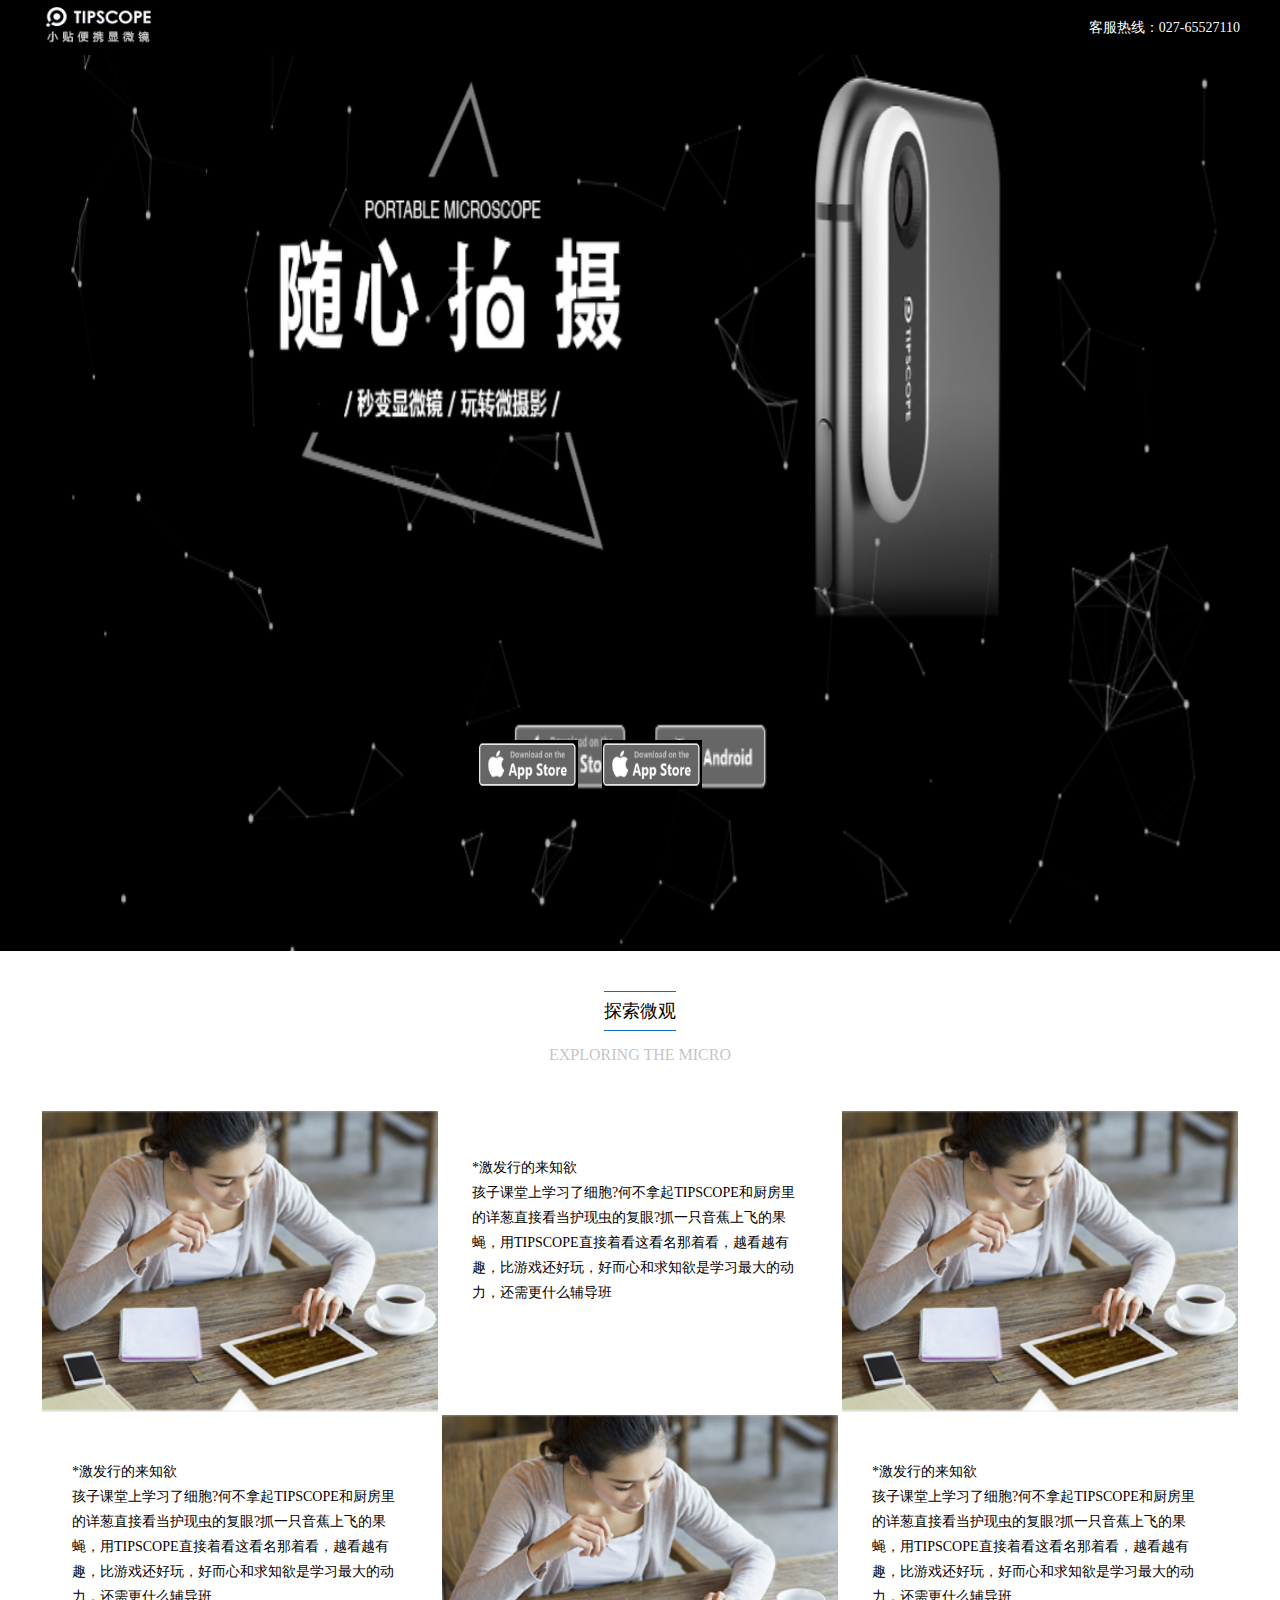
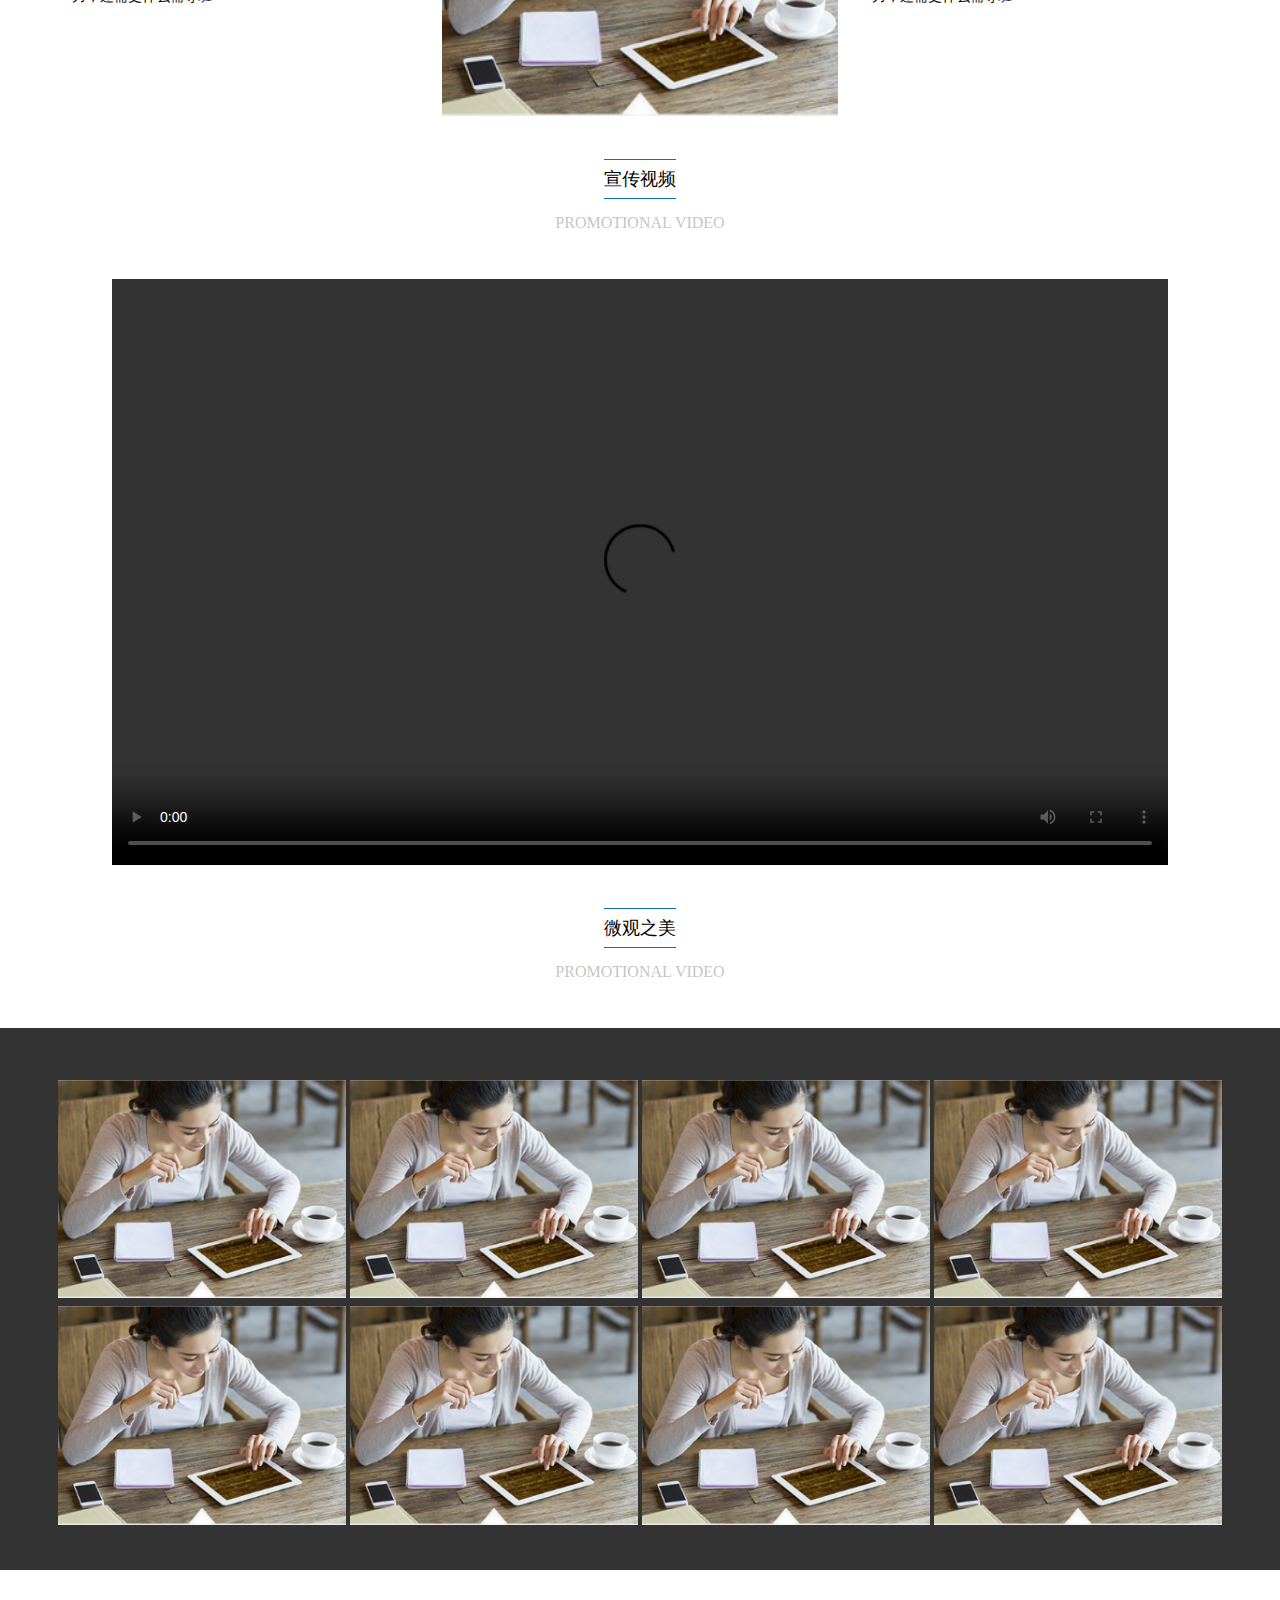
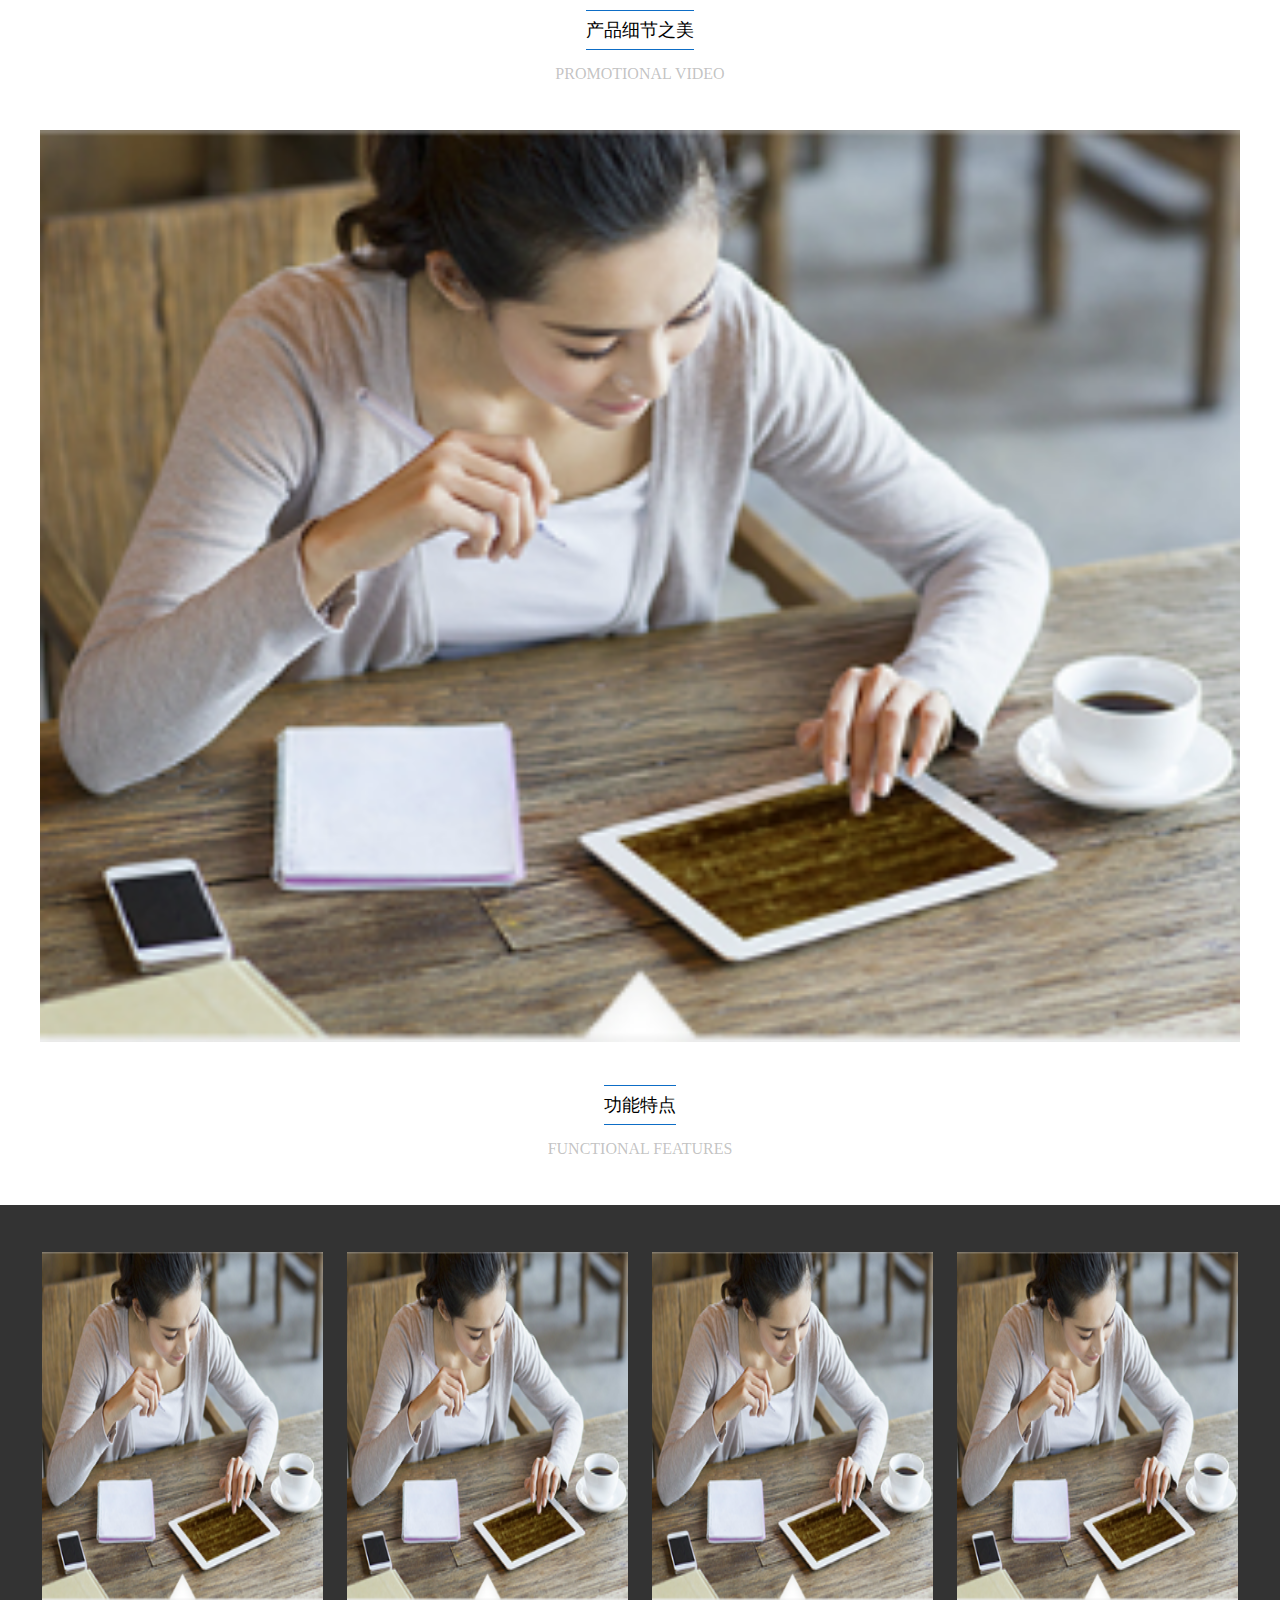
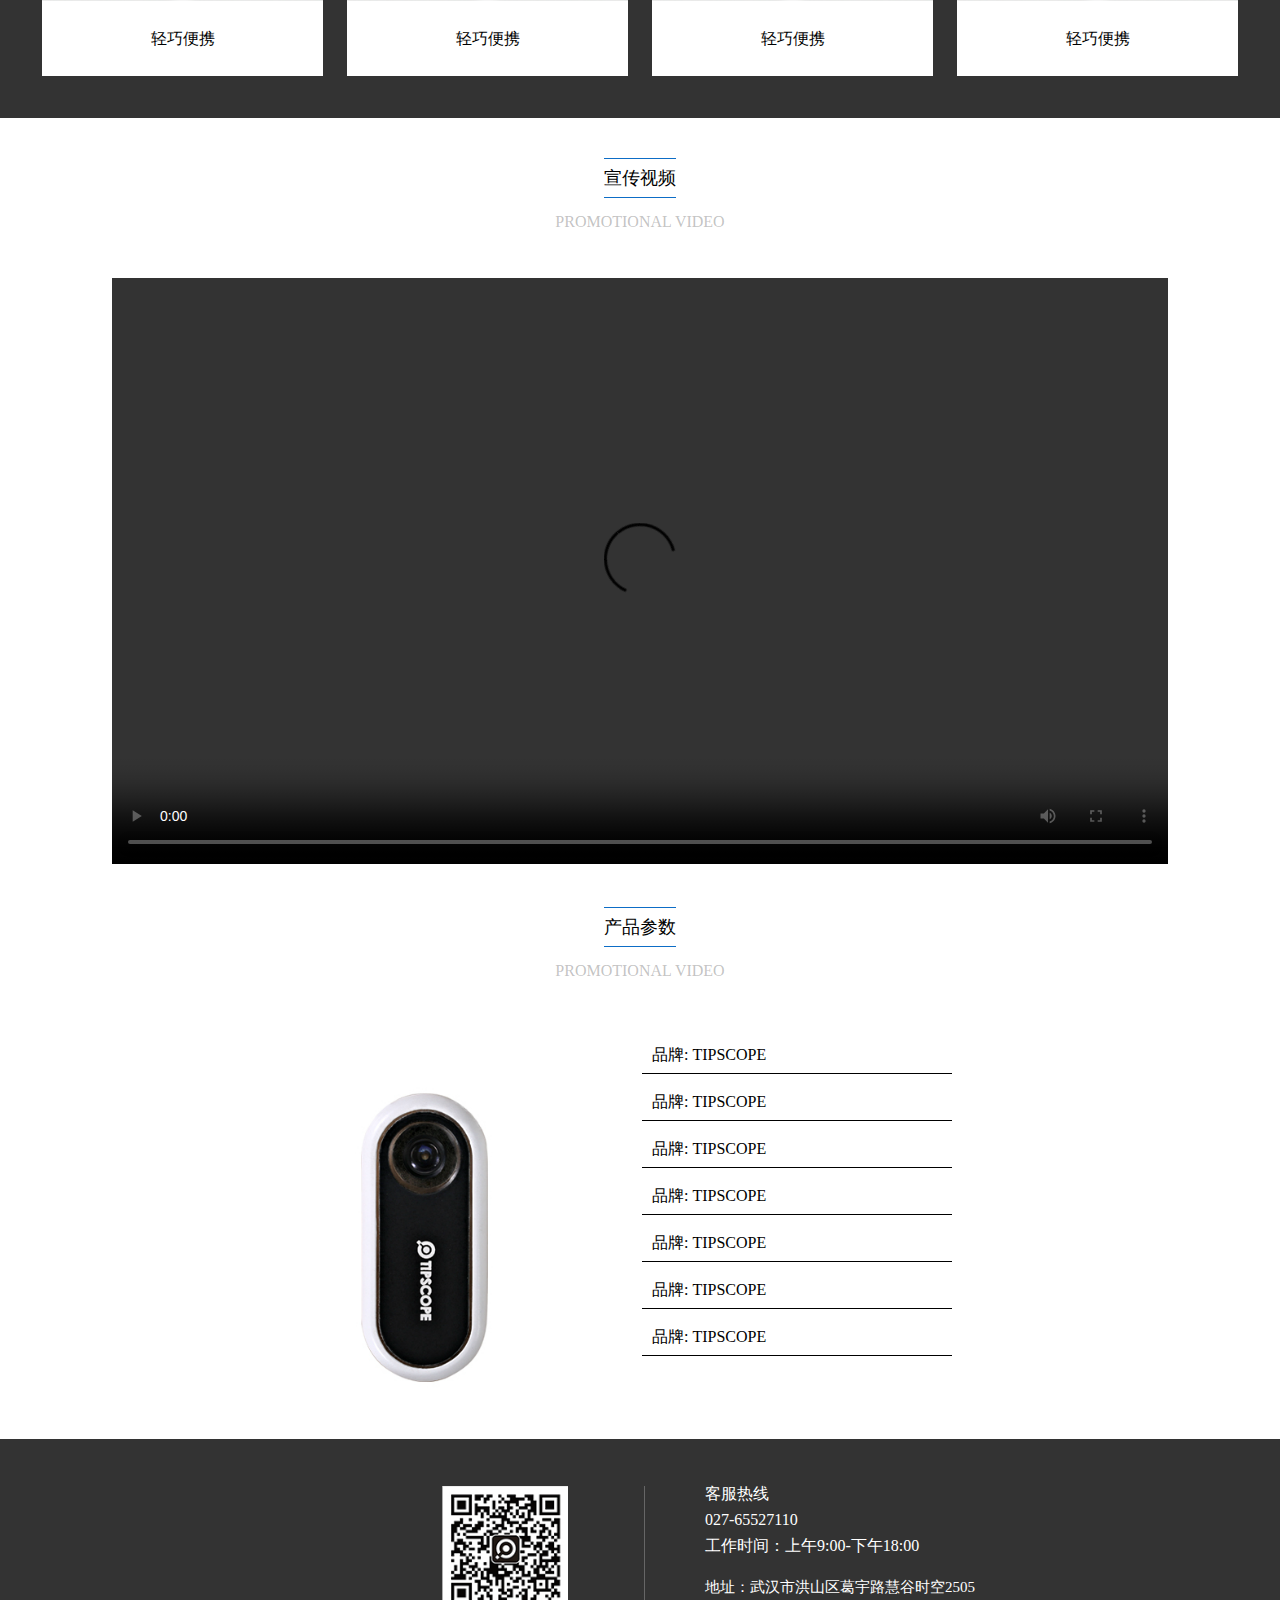
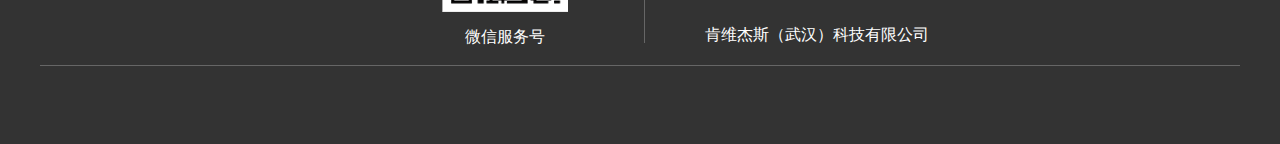
==== tipscope/index.html @ 777c5593 "tipscope" ====
<!DOCTYPE html>
<html>
	<head>
		<title>倒计时莲富大厦</title>
		<!-- <meta name="viewport" content="width=device-width, initial-scale=1"> -->
		<meta name="keywords" content="">
		<meta name="Description" content="">
		<link rel="stylesheet" type="text/css" href="css/reset.css">
		<link rel="stylesheet" type="text/css" href="css/index.css">
	</head>
	<body>
		<div class="header">
			<div class="container">
				<img class="logo" src="image/logo.png" />
				<p class="tel">客服热线：027-65527110</p>
			</div>
		</div>
		<div class="wrap">
			<div style="display: inline-block;position: absolute;left: 50%;transform: translateX(-50%);margin-left: -50px;bottom: 158px;white-space: nowrap;">
				<div class="appstore-btn">
					<div class="appstore-qrcode">
						<div class="left-arrow">
							<span class="arrow-bottom"></span>
						</div>
						<img src="image/qrcode.png" />
					</div>
				</div>
				<div class="android-btn">
				   <div class="android-qrcode">
				   	<div class="left-arrow">
				   		<span class="arrow-bottom"></span>
				   	</div>
				   	<img src="image/qrcode.png" />
				   </div>
				</div>
			</div>
		</div>
		<div class="container">
			<div style="margin-top: 40px;">
				<p class="title">探索微观</p>
				<p class="english-tile">EXPLORING THE MICRO</p>
			</div>
			<div>
				<img src="image/jifahaizi.png" style="width: 33%;" />
				<div style="display: inline-block;width:33%;vertical-align: top;text-align: left;padding: 50px 30px;box-sizing: border-box;">
					<p style="font-size: 14px;">*激发行的来知欲</p>
					<p style="margin-top: 5px;font-size: 14px;line-height: 25px;">孩子课堂上学习了细胞?何不拿起TIPSCOPE和厨房里的详葱直接看当护现虫的复眼?抓一只音蕉上飞的果蝇，用TIPSCOPE直接着看这看名那着看，越看越有趣，比游戏还好玩，好而心和求知欲是学习最大的动力，还需更什么辅导班</p>
				</div>
				<img src="image/jifahaizi.png" style="width: 33%;" />
				<div style="display: inline-block;width:33%;vertical-align: top;text-align: left;padding: 50px 30px;box-sizing: border-box;">
					<p style="font-size: 14px;">*激发行的来知欲</p>
					<p style="margin-top: 5px;font-size: 14px;line-height: 25px;">孩子课堂上学习了细胞?何不拿起TIPSCOPE和厨房里的详葱直接看当护现虫的复眼?抓一只音蕉上飞的果蝇，用TIPSCOPE直接着看这看名那着看，越看越有趣，比游戏还好玩，好而心和求知欲是学习最大的动力，还需更什么辅导班</p>
				</div>
				<img src="image/jifahaizi.png" style="width: 33%;" />
				<div style="display: inline-block;width:33%;vertical-align: top;text-align: left;padding: 50px 30px;box-sizing: border-box;">
					<p style="font-size: 14px;">*激发行的来知欲</p>
					<p style="margin-top: 5px;font-size: 14px;line-height: 25px;">孩子课堂上学习了细胞?何不拿起TIPSCOPE和厨房里的详葱直接看当护现虫的复眼?抓一只音蕉上飞的果蝇，用TIPSCOPE直接着看这看名那着看，越看越有趣，比游戏还好玩，好而心和求知欲是学习最大的动力，还需更什么辅导班</p>
				</div>
			</div>
		</div>
		<!-- 宣传视频 -->
		<div class="container">
			<div style="margin-top: 40px;">
				<p class="title">宣传视频</p>
				<p class="english-tile">PROMOTIONAL VIDEO</p>
			</div>
			<div style="padding:0 72px;">
				<video style="width: 100%;object-fit: fill;" height="586" controls="controls">
					<source src="http://www.w3school.com.cn/i/movie.ogg" type="video/mp4">
					</source>
					<source src="http://www.w3school.com.cn/i/movie.oggv" type="video/ogg">
					</source>
					<source src="myvideo.webm" type="video/webm">
					</source>
					<object width="" height="" type="application/x-shockwave-flash" data="myvideo.swf">
						<param name="movie" value="myvideo.swf" />
						<param name="flashvars" value="autostart=true&amp;file=myvideo.swf" />
					</object>
					当前浏览器不支持 video直接播放，点击这里下载视频： <a href="myvideo.webm">下载视频</a>
				</video>
			</div>
		</div>

		<!-- 微观之美 -->
		<div class="container">
			<div style="margin-top: 40px;">
				<p class="title">微观之美</p>
				<p class="english-tile">PROMOTIONAL VIDEO</p>
			</div>
		</div>

		<div style="background: #333333;padding-top: 47px;padding-bottom: 42px;">
			<div class="container">
				<img src="image/jifahaizi.png" style="width: 24%;margin-top: 5px;" />
				<img src="image/jifahaizi.png" style="width: 24%;margin-top: 5px;" />
				<img src="image/jifahaizi.png" style="width: 24%;margin-top: 5px;" />
				<img src="image/jifahaizi.png" style="width: 24%;margin-top: 5px;" />
				<img src="image/jifahaizi.png" style="width: 24%;margin-top: 5px;" />
				<img src="image/jifahaizi.png" style="width: 24%;margin-top: 5px;" />
				<img src="image/jifahaizi.png" style="width: 24%;margin-top: 5px;" />
				<img src="image/jifahaizi.png" style="width: 24%;margin-top: 5px;" />
			</div>
		</div>


		<!-- 微观之美 -->
		<div class="container">
			<div style="margin-top: 40px;">
				<p class="title">产品细节之美</p>
				<p class="english-tile">PROMOTIONAL VIDEO</p>
			</div>
			<img src="image/jifahaizi.png" style="width: 100%;" />
		</div>

		<div class="container">
			<div style="margin-top: 40px;">
				<p class="title">功能特点</p>
				<p class="english-tile">FUNCTIONAL FEATURES</p>
			</div>
		</div>

		<div style="background: #333333;padding-top: 47px;padding-bottom: 42px;">
			<div class="container">
				<div style="width:281px;display: inline-block;">
					<img src="image/jifahaizi.png" style="width: 100%;height: 349px;display: block;" />
					<div style="height: 75px;line-height: 75px;background:white;">轻巧便携</div>
				</div>
				<div style="width:281px;display: inline-block;margin-left: 20px;">
					<img src="image/jifahaizi.png" style="width: 100%;height: 349px;display: block;" />
					<div style="height: 75px;line-height: 75px;background:white;">轻巧便携</div>
				</div>
				<div style="width:281px;display: inline-block;margin-left: 20px;">
					<img src="image/jifahaizi.png" style="width: 100%;height: 349px;display: block;" />
					<div style="height: 75px;line-height: 75px;background:white;">轻巧便携</div>
				</div>
				<div style="width:281px;display: inline-block;margin-left: 20px;">
					<img src="image/jifahaizi.png" style="width: 100%;height: 349px;display: block;" />
					<div style="height: 75px;line-height: 75px;background:white;">轻巧便携</div>
				</div>
			</div>
		</div>
		<!-- 宣传视频 -->
		<div class="container">
			<div style="margin-top: 40px;">
				<p class="title">宣传视频</p>
				<p class="english-tile">PROMOTIONAL VIDEO</p>
			</div>
			<div style="padding:0 72px;">
				<video style="width: 100%;object-fit: fill;" height="586" controls="controls">
					<source src="http://www.w3school.com.cn/i/movie.ogg" type="video/mp4">
					</source>
					<source src="http://www.w3school.com.cn/i/movie.oggv" type="video/ogg">
					</source>
					<source src="myvideo.webm" type="video/webm">
					</source>
					<object width="" height="" type="application/x-shockwave-flash" data="myvideo.swf">
						<param name="movie" value="myvideo.swf" />
						<param name="flashvars" value="autostart=true&amp;file=myvideo.swf" />
					</object>
					当前浏览器不支持 video直接播放，点击这里下载视频： <a href="myvideo.webm">下载视频</a>
				</video>
			</div>
		</div>


		<!-- 微观之美 -->
		<div class="container">
			<div style="margin-top: 40px;">
				<p class="title">产品参数</p>
				<p class="english-tile">PROMOTIONAL VIDEO</p>
			</div>
			<div style="display: inline-block;width: 49%;text-align: right;">
				<img src="image/tipscope.png" style="vertical-align: top;" />
			</div>
			<div style="display: inline-block;width: 49%;vertical-align: top;text-align:left;">
				<p style="padding-left: 10px;padding-bottom: 10px;border-bottom: 1px solid #000000;width: 300px;margin-top: 20px;">品牌:
					TIPSCOPE</p>
				<p style="padding-left: 10px;padding-bottom: 10px;border-bottom: 1px solid #000000;width: 300px;margin-top: 20px;">品牌:
					TIPSCOPE</p>
				<p style="padding-left: 10px;padding-bottom: 10px;border-bottom: 1px solid #000000;width: 300px;margin-top: 20px;">品牌:
					TIPSCOPE</p>
				<p style="padding-left: 10px;padding-bottom: 10px;border-bottom: 1px solid #000000;width: 300px;margin-top: 20px;">品牌:
					TIPSCOPE</p>
				<p style="padding-left: 10px;padding-bottom: 10px;border-bottom: 1px solid #000000;width: 300px;margin-top: 20px;">品牌:
					TIPSCOPE</p>
				<p style="padding-left: 10px;padding-bottom: 10px;border-bottom: 1px solid #000000;width: 300px;margin-top: 20px;">品牌:
					TIPSCOPE</p>
				<p style="padding-left: 10px;padding-bottom: 10px;border-bottom: 1px solid #000000;width: 300px;margin-top: 20px;">品牌:
					TIPSCOPE</p>
			</div>
		</div>

		<div style="background: #333333;height:305px;padding-top: 47px;box-sizing: border-box;">
			<div style="display: inline-block;vertical-align:top;width: 50%;text-align: right;">
				<div style="display: inline-block;padding-right:72px;">
					<img src="image/qrcode.png" />
					<p style="text-align: center;margin-top: 14px;color: white;">微信服务号</p>
				</div>
			</div>
			<div style="color: white;display: inline-block;box-sizing: border-box;vertical-align:top;width: 49%;border-left: #666666 1px solid;padding-left: 60px;">
				<p>客服热线</p>
				<p style="margin-top: 10px;">027-65527110</p>
				<p style="margin-top: 10px;font-size: 12x;">工作时间：上午9:00-下午18:00</p>
				<p style="margin-top: 26px;font-size: 15px;">地址：武汉市洪山区葛宇路慧谷时空2505</p>
				<p style="margin-top: 32px;font-size: 16px;">肯维杰斯（武汉）科技有限公司</p>
			</div>
			<div class="container" style="border-bottom: #666666 1px solid;margin-top: 20px;"></div>
		</div>
	</body>
</html>
---- tipscope/css/index.css ----
.header{
	height: 55px;
	background: #000000;
}

.header .logo{
	float: left;
}

.container{
	max-width: 1200px;
	margin: auto;
	text-align: center;
}

.tel{
	color: white;
	font-size: 14px;
	float: right;
	line-height: 55px;
}
.wrap{
	position: relative;
	background: url(../image/warp.png);
	background-size: 100% 100%;
	height: 896px;
}

.title{
	font-size: 18px;
	padding: 10px 0;
	border-top: #0d6dc6 1px solid;
	border-bottom: #0d6dc6 1px solid;
	display: inline-block;
}

.english-tile{
	color: #6666;
	margin-top: 16px;
	margin-bottom: 48px;
}
.appstore-btn{
	position: relative;
	display: inline-block;
	background: url(../image/appstore.png);
	width: 100px;
	height: 50px;
	background-size: 100% 100%;
}
.android-btn{
	display: inline-block;
	background: url(../image/appstore.png);
	width: 100px;
	height: 50px;
    background-size: 100% 100%;
	margin-left: 20px;
}
.appstore-btn .appstore-qrcode{
	position: absolute;
	top: -145px;
	left: -20px;
	display: none;
}

 .android-btn .android-qrcode{
	position: absolute;top: -145px;left: 100px;display: none;
}
.android-btn:hover .android-qrcode{
	display: block;
}
.appstore-btn:hover .appstore-qrcode{
	display:block;
}

.left-arrow {
	position: absolute;
	top: 23px;
	left: 56px;
	margin: 100px auto;
	width: 300px;
	height: 150px;
}

.rigt-arrow {
	position: absolute;
	top: 23px;
	left: 56px;
	margin: 100px auto;
	width: 300px;
	height: 150px;
}

.arrow-bottom {
	font-size: 0;
	line-height: 0;
	border-width: 10px;
	border-color: white;
	border-bottom-width: 0;
	border-style: dashed;
	border-top-style: solid;
	border-left-color: transparent;
	border-right-color: transparent;
}
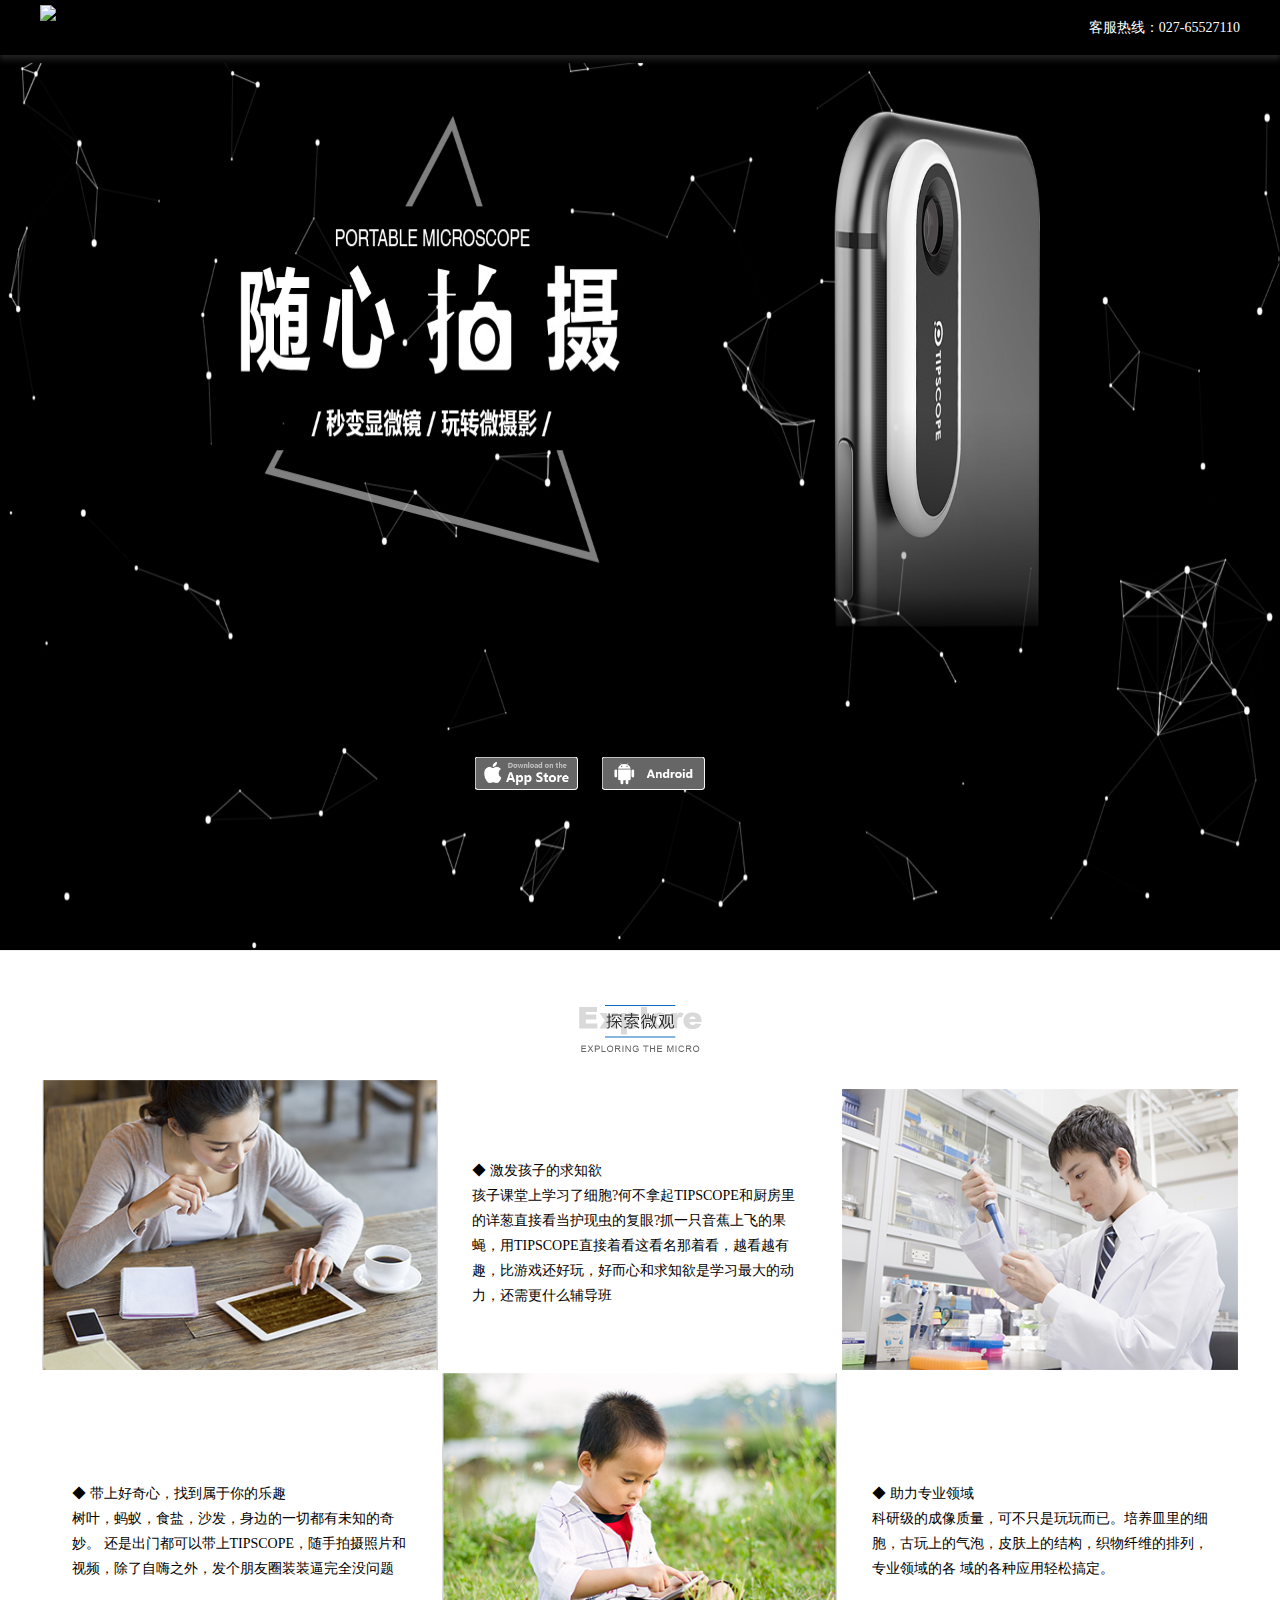
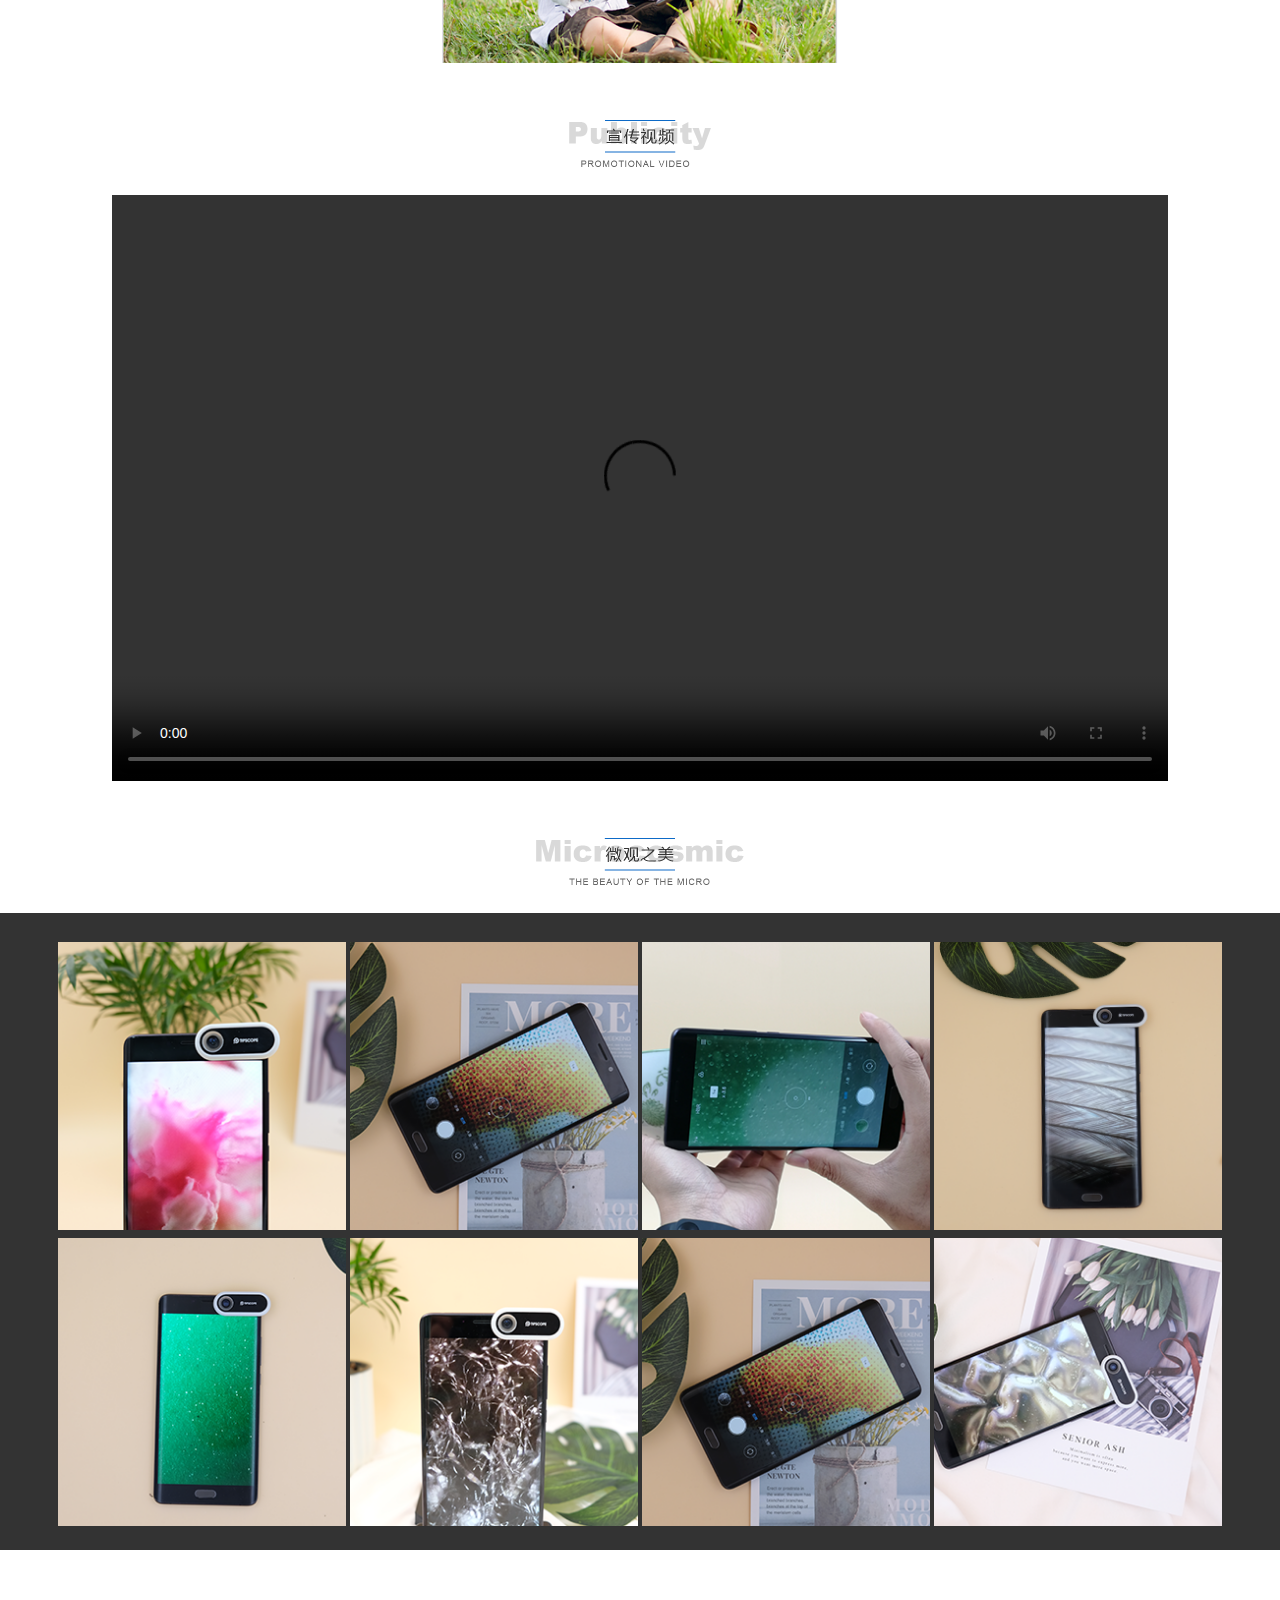
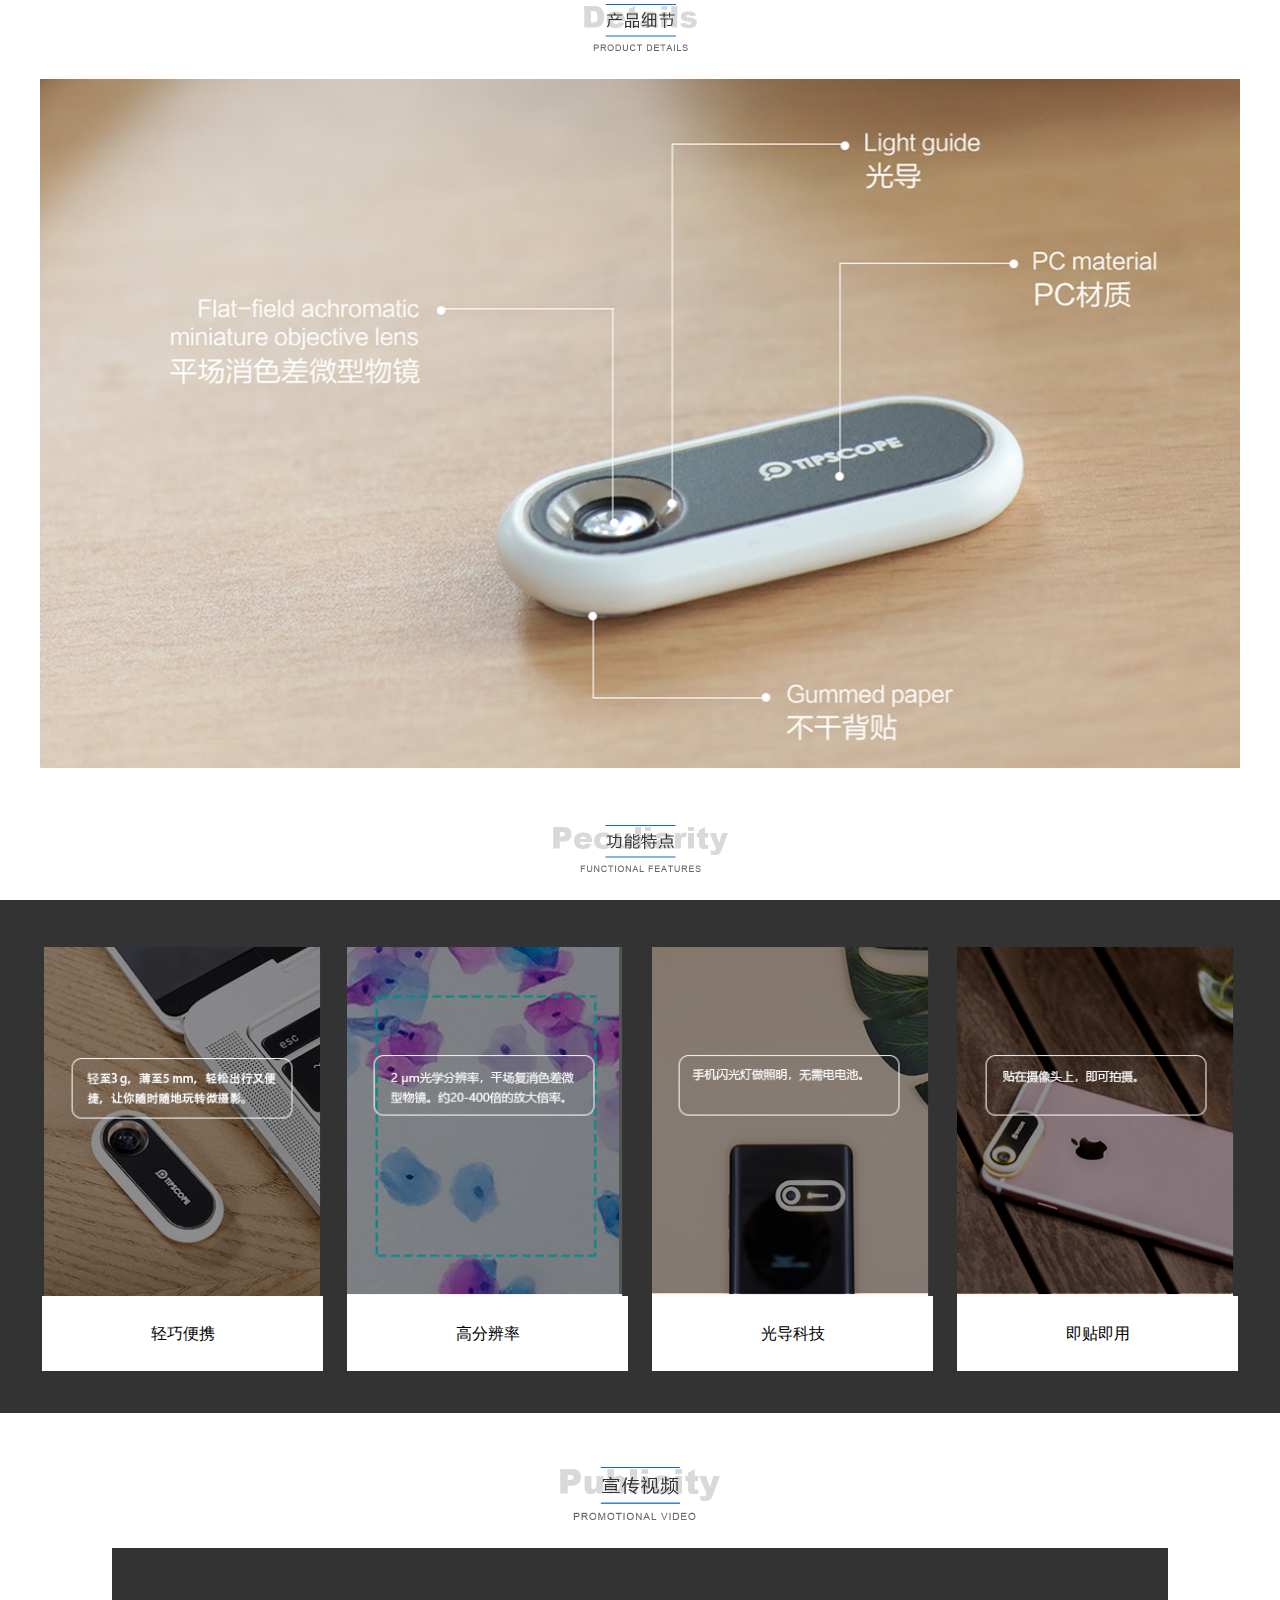
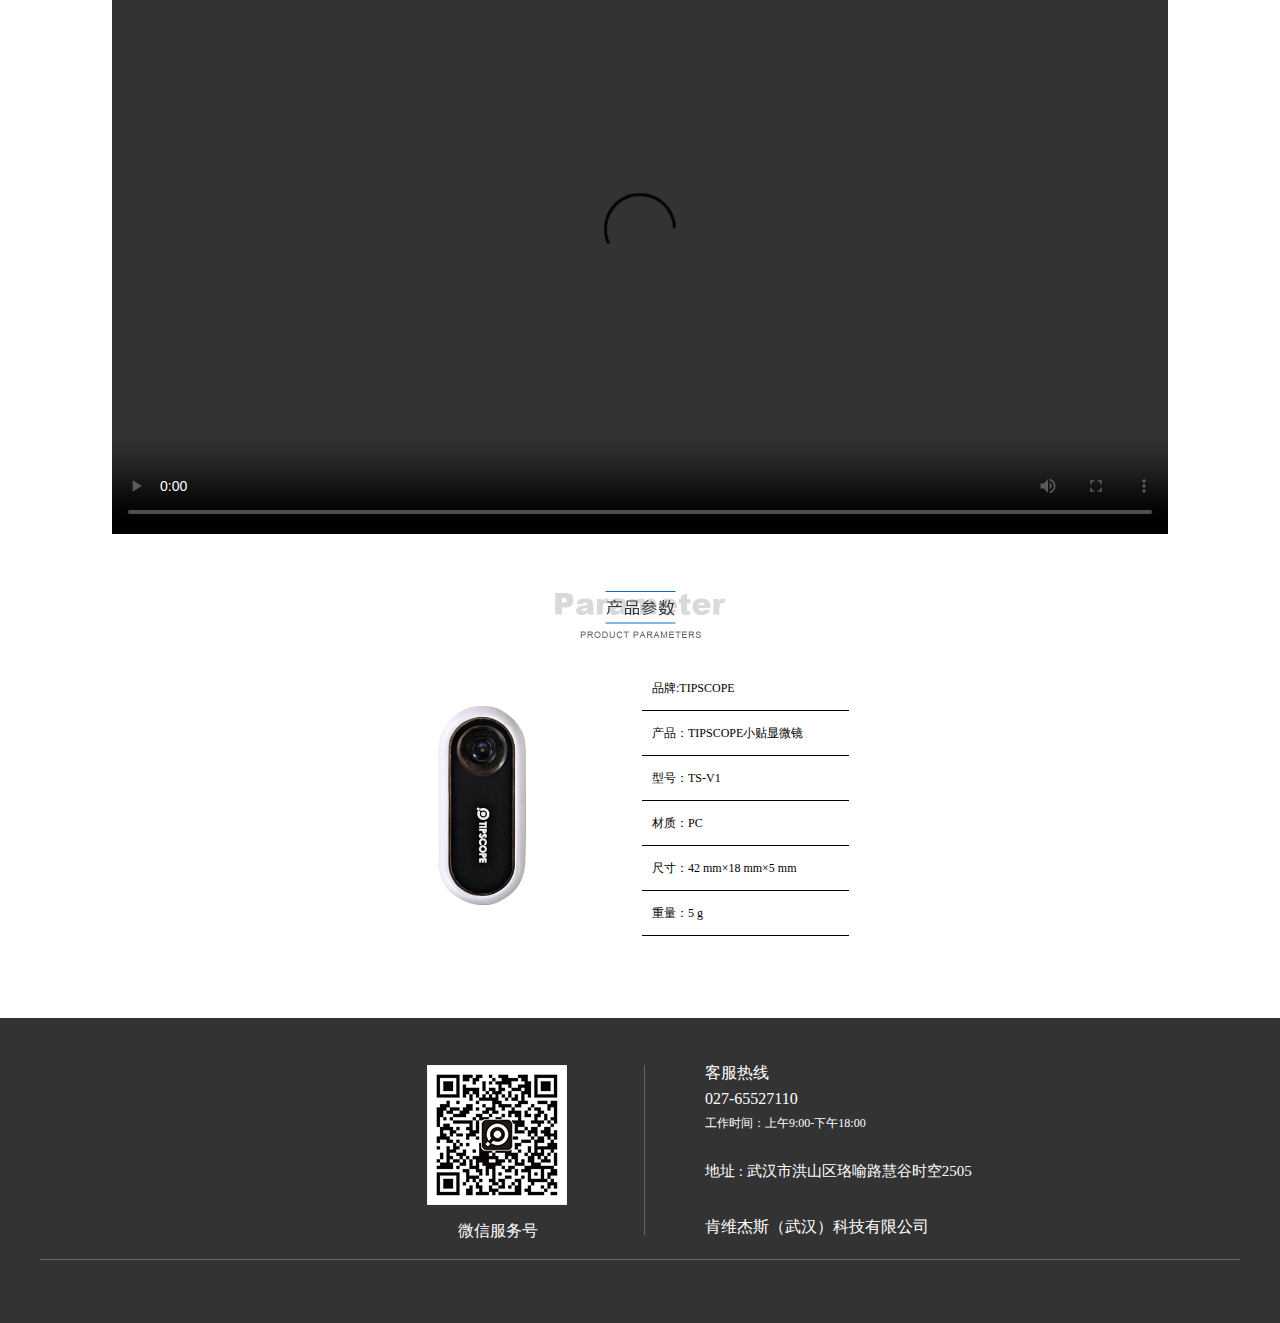
==== commit 9bdd9881: "tipscope" ====
--- a/tipscope/index.html
+++ b/tipscope/index.html
@@ -1,17 +1,17 @@
 <!DOCTYPE html>
 <html>
 	<head>
-		<title>倒计时莲富大厦</title>
 		<!-- <meta name="viewport" content="width=device-width, initial-scale=1"> -->
 		<meta name="keywords" content="">
 		<meta name="Description" content="">
+		<title>小贴便携显微镜</title>
 		<link rel="stylesheet" type="text/css" href="css/reset.css">
 		<link rel="stylesheet" type="text/css" href="css/index.css">
 	</head>
 	<body>
 		<div class="header">
 			<div class="container">
-				<img class="logo" src="image/logo.png" />
+				<img class="logo" src="image/images/logo_05.png" />
 				<p class="tel">客服热线：027-65527110</p>
 			</div>
 		</div>
@@ -26,47 +26,47 @@
 					</div>
 				</div>
 				<div class="android-btn">
-				   <div class="android-qrcode">
-				   	<div class="left-arrow">
-				   		<span class="arrow-bottom"></span>
-				   	</div>
-				   	<img src="image/qrcode.png" />
-				   </div>
+					<div class="android-qrcode">
+						<div class="left-arrow">
+							<span class="arrow-bottom"></span>
+						</div>
+						<img src="image/qrcode.png" />
+					</div>
 				</div>
 			</div>
 		</div>
-		<div class="container">
-			<div style="margin-top: 40px;">
-				<p class="title">探索微观</p>
-				<p class="english-tile">EXPLORING THE MICRO</p>
+		<div class="container" style="padding-top: 54px;">
+			<div>
+				<img src="image/weiguan.png" style="width:123px;" />
 			</div>
-			<div>
-				<img src="image/jifahaizi.png" style="width: 33%;" />
-				<div style="display: inline-block;width:33%;vertical-align: top;text-align: left;padding: 50px 30px;box-sizing: border-box;">
-					<p style="font-size: 14px;">*激发行的来知欲</p>
-					<p style="margin-top: 5px;font-size: 14px;line-height: 25px;">孩子课堂上学习了细胞?何不拿起TIPSCOPE和厨房里的详葱直接看当护现虫的复眼?抓一只音蕉上飞的果蝇，用TIPSCOPE直接着看这看名那着看，越看越有趣，比游戏还好玩，好而心和求知欲是学习最大的动力，还需更什么辅导班</p>
+			<div style="margin-top: 25px;">
+				<img src="image/home_second_photo_one.png" style="width: 33%;" />
+				<div style="display: inline-block;width:33%;vertical-align: top;text-align: left;padding:0px 30px;padding-top: 84px;box-sizing: border-box;">
+					<p style="font-size: 14px;">◆ 激发孩子的求知欲</p>
+					<p class="exploreDetail" style="margin-top: 5px;">孩子课堂上学习了细胞?何不拿起TIPSCOPE和厨房里的详葱直接看当护现虫的复眼?抓一只音蕉上飞的果蝇，用TIPSCOPE直接着看这看名那着看，越看越有趣，比游戏还好玩，好而心和求知欲是学习最大的动力，还需更什么辅导班</p>
 				</div>
-				<img src="image/jifahaizi.png" style="width: 33%;" />
-				<div style="display: inline-block;width:33%;vertical-align: top;text-align: left;padding: 50px 30px;box-sizing: border-box;">
-					<p style="font-size: 14px;">*激发行的来知欲</p>
-					<p style="margin-top: 5px;font-size: 14px;line-height: 25px;">孩子课堂上学习了细胞?何不拿起TIPSCOPE和厨房里的详葱直接看当护现虫的复眼?抓一只音蕉上飞的果蝇，用TIPSCOPE直接着看这看名那着看，越看越有趣，比游戏还好玩，好而心和求知欲是学习最大的动力，还需更什么辅导班</p>
+				<img src="image/4.png" style="width: 33%;" />
+				<div style="display: inline-block;width:33%;vertical-align: top;text-align: left;padding: 50px 30px;padding-top: 114px;box-sizing: border-box;">
+					<p style="font-size: 14px;">◆ 带上好奇心，找到属于你的乐趣</p>
+					<p style="margin-top: 5px;font-size: 14px;line-height: 25px;">树叶，蚂蚁，食盐，沙发，身边的一切都有未知的奇妙。
+                            还是出门都可以带上TIPSCOPE，随手拍摄照片和视频，除了自嗨之外，发个朋友圈装装逼完全没问题</p>
 				</div>
-				<img src="image/jifahaizi.png" style="width: 33%;" />
-				<div style="display: inline-block;width:33%;vertical-align: top;text-align: left;padding: 50px 30px;box-sizing: border-box;">
-					<p style="font-size: 14px;">*激发行的来知欲</p>
-					<p style="margin-top: 5px;font-size: 14px;line-height: 25px;">孩子课堂上学习了细胞?何不拿起TIPSCOPE和厨房里的详葱直接看当护现虫的复眼?抓一只音蕉上飞的果蝇，用TIPSCOPE直接着看这看名那着看，越看越有趣，比游戏还好玩，好而心和求知欲是学习最大的动力，还需更什么辅导班</p>
+				<img src="image/home_second_photo_two.png" style="width: 33%;" />
+				<div style="display: inline-block;width:33%;vertical-align: top;text-align: left;padding: 50px 30px;padding-top: 114px;box-sizing: border-box;">
+					<p style="font-size: 14px;">◆ 助力专业领域</p>
+					<p style="margin-top: 5px;font-size: 14px;line-height: 25px;">科研级的成像质量，可不只是玩玩而已。培养皿里的细胞，古玩上的气泡，皮肤上的结构，织物纤维的排列，专业领域的各
+域的各种应用轻松搞定。</p>
 				</div>
 			</div>
 		</div>
 		<!-- 宣传视频 -->
-		<div class="container">
-			<div style="margin-top: 40px;">
-				<p class="title">宣传视频</p>
-				<p class="english-tile">PROMOTIONAL VIDEO</p>
+		<div class="container" style="padding-top: 54px;">
+			<div>
+				<img src="image/xuanchangship.png" style="width:142px;" />
 			</div>
-			<div style="padding:0 72px;">
+			<div style="margin-top: 25px;padding:0 72px;">
 				<video style="width: 100%;object-fit: fill;" height="586" controls="controls">
-					<source src="http://www.w3school.com.cn/i/movie.ogg" type="video/mp4">
+					<source src="https://v.mifile.cn/b2c-mimall-media/fa9c0249b84670386585251d9083a565.mp4" type="video/mp4">
 					</source>
 					<source src="http://www.w3school.com.cn/i/movie.oggv" type="video/ogg">
 					</source>
@@ -82,81 +82,77 @@
 		</div>
 
 		<!-- 微观之美 -->
-		<div class="container">
-			<div style="margin-top: 40px;">
-				<p class="title">微观之美</p>
-				<p class="english-tile">PROMOTIONAL VIDEO</p>
+		<div class="container" style="padding-top: 54px;">
+			<div>
+				<img src="image/weiguang.png" style="width:208px;" />
 			</div>
 		</div>
 
-		<div style="background: #333333;padding-top: 47px;padding-bottom: 42px;">
+		<div style="margin-top: 25px;background: #333333;padding-top: 24px;padding-bottom: 21px;">
 			<div class="container">
-				<img src="image/jifahaizi.png" style="width: 24%;margin-top: 5px;" />
-				<img src="image/jifahaizi.png" style="width: 24%;margin-top: 5px;" />
-				<img src="image/jifahaizi.png" style="width: 24%;margin-top: 5px;" />
-				<img src="image/jifahaizi.png" style="width: 24%;margin-top: 5px;" />
-				<img src="image/jifahaizi.png" style="width: 24%;margin-top: 5px;" />
-				<img src="image/jifahaizi.png" style="width: 24%;margin-top: 5px;" />
-				<img src="image/jifahaizi.png" style="width: 24%;margin-top: 5px;" />
-				<img src="image/jifahaizi.png" style="width: 24%;margin-top: 5px;" />
+				<img src="image/DSCF8825.png" style="width: 24%;margin-top: 5px;" />
+				<img src="image/DSCF8809.png" style="width: 24%;margin-top: 5px;" />
+				<img src="image/DSCF8810.png" style="width: 24%;margin-top: 5px;" />
+				<img src="image/DSCF8878.png" style="width: 24%;margin-top: 5px;" />
+				<img src="image/DSCF8882.png" style="width: 24%;margin-top: 5px;" />
+				<img src="image/DSCF8836.png" style="width: 24%;margin-top: 5px;" />
+				<img src="image/DSCF8809.png" style="width: 24%;margin-top: 5px;" />
+				<img src="image/DSCF8864.png" style="width: 24%;margin-top: 5px;" />
 			</div>
 		</div>
 
 
-		<!-- 微观之美 -->
-		<div class="container">
-			<div style="margin-top: 40px;">
-				<p class="title">产品细节之美</p>
-				<p class="english-tile">PROMOTIONAL VIDEO</p>
+		<!-- 产品细节 -->
+		<div class="container" style="padding-top: 54px;">
+			<div>
+				<img src="image/productdetail.png" style="width:113px;" />
 			</div>
-			<img src="image/jifahaizi.png" style="width: 100%;" />
+			<img src="image/prodectimg.png" style="width: 100%;margin-top: 25px;" />
 		</div>
 
-		<div class="container">
-			<div style="margin-top: 40px;">
-				<p class="title">功能特点</p>
-				<p class="english-tile">FUNCTIONAL FEATURES</p>
+		<div class="container" style="padding-top: 54px;">
+			<div>
+				<img src="image/function.png" style="width:175px;" />
 			</div>
 		</div>
 
-		<div style="background: #333333;padding-top: 47px;padding-bottom: 42px;">
+		<div style="margin-top: 25px;background: #333333;padding-top: 47px;padding-bottom: 42px;">
 			<div class="container">
 				<div style="width:281px;display: inline-block;">
-					<img src="image/jifahaizi.png" style="width: 100%;height: 349px;display: block;" />
+					<img src="image/p1_14.png" style="width: 100%;height: 349px;display: block;" />
 					<div style="height: 75px;line-height: 75px;background:white;">轻巧便携</div>
 				</div>
 				<div style="width:281px;display: inline-block;margin-left: 20px;">
-					<img src="image/jifahaizi.png" style="width: 100%;height: 349px;display: block;" />
-					<div style="height: 75px;line-height: 75px;background:white;">轻巧便携</div>
+					<img src="image/p2_14.png" style="width: 100%;height: 349px;display: block;" />
+					<div style="height: 75px;line-height: 75px;background:white;">高分辨率</div>
 				</div>
 				<div style="width:281px;display: inline-block;margin-left: 20px;">
-					<img src="image/jifahaizi.png" style="width: 100%;height: 349px;display: block;" />
-					<div style="height: 75px;line-height: 75px;background:white;">轻巧便携</div>
+					<img src="image/p3_14.png" style="width: 100%;height: 349px;display: block;" />
+					<div style="height: 75px;line-height: 75px;background:white;">光导科技</div>
 				</div>
 				<div style="width:281px;display: inline-block;margin-left: 20px;">
-					<img src="image/jifahaizi.png" style="width: 100%;height: 349px;display: block;" />
-					<div style="height: 75px;line-height: 75px;background:white;">轻巧便携</div>
+					<img src="image/p4_14.png" style="width: 100%;height: 349px;display: block;" />
+					<div style="height: 75px;line-height: 75px;background:white;">即贴即用</div>
 				</div>
 			</div>
 		</div>
-		<!-- 宣传视频 -->
-		<div class="container">
-			<div style="margin-top: 40px;">
-				<p class="title">宣传视频</p>
-				<p class="english-tile">PROMOTIONAL VIDEO</p>
+		<!-- 操作步骤 -->
+		<div class="container" style="padding-top: 54px;">
+			<div>
+				<img src="image/xuanchangship.png" style="width:160px;" />
 			</div>
-			<div style="padding:0 72px;">
+			<div style="margin-top: 25px;padding:0 72px;">
 				<video style="width: 100%;object-fit: fill;" height="586" controls="controls">
-					<source src="http://www.w3school.com.cn/i/movie.ogg" type="video/mp4">
+					<source src="https://v.mifile.cn/b2c-mimall-media/fa9c0249b84670386585251d9083a565.mp4" type="video/mp4">
 					</source>
-					<source src="http://www.w3school.com.cn/i/movie.oggv" type="video/ogg">
+					<!-- <source src="http://www.w3school.com.cn/i/movie.oggv" type="video/ogg">
 					</source>
 					<source src="myvideo.webm" type="video/webm">
-					</source>
-					<object width="" height="" type="application/x-shockwave-flash" data="myvideo.swf">
+					</source> -->
+					<!-- <object width="" height="" type="application/x-shockwave-flash" data="myvideo.swf">
 						<param name="movie" value="myvideo.swf" />
 						<param name="flashvars" value="autostart=true&amp;file=myvideo.swf" />
-					</object>
+					</object> -->
 					当前浏览器不支持 video直接播放，点击这里下载视频： <a href="myvideo.webm">下载视频</a>
 				</video>
 			</div>
@@ -164,29 +160,22 @@
 
 
 		<!-- 微观之美 -->
-		<div class="container">
-			<div style="margin-top: 40px;">
-				<p class="title">产品参数</p>
-				<p class="english-tile">PROMOTIONAL VIDEO</p>
+		<div class="container" style="padding-top: 54px;padding-bottom: 82px;">
+			<div>
+				<img src="image/product.png" style="width:171px;" />
 			</div>
-			<div style="display: inline-block;width: 49%;text-align: right;">
-				<img src="image/tipscope.png" style="vertical-align: top;" />
-			</div>
-			<div style="display: inline-block;width: 49%;vertical-align: top;text-align:left;">
-				<p style="padding-left: 10px;padding-bottom: 10px;border-bottom: 1px solid #000000;width: 300px;margin-top: 20px;">品牌:
-					TIPSCOPE</p>
-				<p style="padding-left: 10px;padding-bottom: 10px;border-bottom: 1px solid #000000;width: 300px;margin-top: 20px;">品牌:
-					TIPSCOPE</p>
-				<p style="padding-left: 10px;padding-bottom: 10px;border-bottom: 1px solid #000000;width: 300px;margin-top: 20px;">品牌:
-					TIPSCOPE</p>
-				<p style="padding-left: 10px;padding-bottom: 10px;border-bottom: 1px solid #000000;width: 300px;margin-top: 20px;">品牌:
-					TIPSCOPE</p>
-				<p style="padding-left: 10px;padding-bottom: 10px;border-bottom: 1px solid #000000;width: 300px;margin-top: 20px;">品牌:
-					TIPSCOPE</p>
-				<p style="padding-left: 10px;padding-bottom: 10px;border-bottom: 1px solid #000000;width: 300px;margin-top: 20px;">品牌:
-					TIPSCOPE</p>
-				<p style="padding-left: 10px;padding-bottom: 10px;border-bottom: 1px solid #000000;width: 300px;margin-top: 20px;">品牌:
-					TIPSCOPE</p>
+			<div style="margin-top: 25px;">
+				<div style="display: inline-block;width: 49%;text-align: right;">
+					<img src="image/tipscope.png" style="vertical-align: top;width:88px;margin-top: 40px;margin-right: 112px;" />
+				</div>
+				<div style="display: inline-block;width: 49%;vertical-align: top;text-align:left;">
+					<p class="product-detail">品牌:TIPSCOPE</p>
+					<p class="product-detail">产品：TIPSCOPE小贴显微镜</p>
+					<p class="product-detail">型号：TS-V1</p>
+					<p class="product-detail">材质：PC</p>
+					<p class="product-detail">尺寸：42 mm×18 mm×5 mm</p>
+					<p class="product-detail">重量：5 g</p>
+				</div>
 			</div>
 		</div>
 
@@ -200,9 +189,9 @@
 			<div style="color: white;display: inline-block;box-sizing: border-box;vertical-align:top;width: 49%;border-left: #666666 1px solid;padding-left: 60px;">
 				<p>客服热线</p>
 				<p style="margin-top: 10px;">027-65527110</p>
-				<p style="margin-top: 10px;font-size: 12x;">工作时间：上午9:00-下午18:00</p>
-				<p style="margin-top: 26px;font-size: 15px;">地址：武汉市洪山区葛宇路慧谷时空2505</p>
-				<p style="margin-top: 32px;font-size: 16px;">肯维杰斯（武汉）科技有限公司</p>
+				<p style="margin-top: 10px;font-size: 12px;color:rgba(255,255,255,1);">工作时间：上午9:00-下午18:00</p>
+				<p style="margin-top: 35px;font-size: 15px;">地址 : 武汉市洪山区珞喻路慧谷时空2505</p>
+				<p style="margin-top: 40px;font-size: 16px;">肯维杰斯（武汉）科技有限公司</p>
 			</div>
 			<div class="container" style="border-bottom: #666666 1px solid;margin-top: 20px;"></div>
 		</div>
--- a/tipscope/css/index.css
+++ b/tipscope/css/index.css
@@ -1,75 +1,106 @@
-.header{
+.header {
 	height: 55px;
 	background: #000000;
 }
 
-.header .logo{
+.header .logo {
 	float: left;
+	margin-top: 5px;
 }
 
-.container{
+.container {
 	max-width: 1200px;
 	margin: auto;
 	text-align: center;
 }
 
-.tel{
-	color: white;
+.tel {
 	font-size: 14px;
 	float: right;
 	line-height: 55px;
+	font-family: PingFang-SC-Regular;
+	font-weight: 400;
+	color: rgba(255, 255, 255, 1);
 }
-.wrap{
+
+.wrap {
 	position: relative;
-	background: url(../image/warp.png);
+	background: url(../image/bigimg_04.jpg);
 	background-size: 100% 100%;
 	height: 896px;
 }
 
-.title{
+.title {
 	font-size: 18px;
 	padding: 10px 0;
 	border-top: #0d6dc6 1px solid;
 	border-bottom: #0d6dc6 1px solid;
 	display: inline-block;
+	position: absolute;
+	top: 0;
+	left: 50%;
+	transform: translateX(-50%);
 }
 
-.english-tile{
+.titlebg {
+	font-size: 30px;
+	font-family: Arial-Black;
+	font-weight: 400;
+	color: rgba(217, 217, 217, 1);
+}
+
+.english-tile {
 	color: #6666;
 	margin-top: 16px;
 	margin-bottom: 48px;
 }
-.appstore-btn{
+
+.exploreDetail {
+	font-size: 14px;
+	font-family: MicrosoftYaHei;
+	font-weight: 400;
+	color: rgba(0, 0, 0, 1);
+	line-height: 25px;
+}
+
+.appstore-btn {
 	position: relative;
 	display: inline-block;
-	background: url(../image/appstore.png);
-	width: 100px;
-	height: 50px;
+	background: url(../image/iphone_06.png);
+	width: 103px;
+	height: 33px;
 	background-size: 100% 100%;
 }
-.android-btn{
+
+.android-btn {
 	display: inline-block;
-	background: url(../image/appstore.png);
-	width: 100px;
-	height: 50px;
-    background-size: 100% 100%;
+	background: url(../image/android_06.png);
+	width: 103px;
+	height: 33px;
+	background-size: 100% 100%;
 	margin-left: 20px;
 }
-.appstore-btn .appstore-qrcode{
+
+.appstore-btn .appstore-qrcode {
 	position: absolute;
 	top: -145px;
 	left: -20px;
 	display: none;
 }
 
- .android-btn .android-qrcode{
-	position: absolute;top: -145px;left: 100px;display: none;
+.android-btn .android-qrcode {
+	position: absolute;
+	top: -145px;
+	left: 100px;
+	display: none;
 }
-.android-btn:hover .android-qrcode{
+
+.android-btn:hover .android-qrcode {
 	display: block;
 }
-.appstore-btn:hover .appstore-qrcode{
-	display:block;
+
+.appstore-btn:hover .appstore-qrcode {
+	display: block;
 }
 
 .left-arrow {
@@ -100,4 +131,17 @@
 	border-top-style: solid;
 	border-left-color: transparent;
 	border-right-color: transparent;
-}+}
+
+.product-detail {
+	padding-left: 10px;
+	padding-bottom: 16px;
+	padding-top: 16px;
+	border-bottom: 1px solid #000000;
+	width: 197px;
+	font-size: 12px;
+	font-family: MicrosoftYaHei;
+	font-weight: 400;
+	color: rgba(0, 0, 0, 1);
+	line-height: 12px;
+}
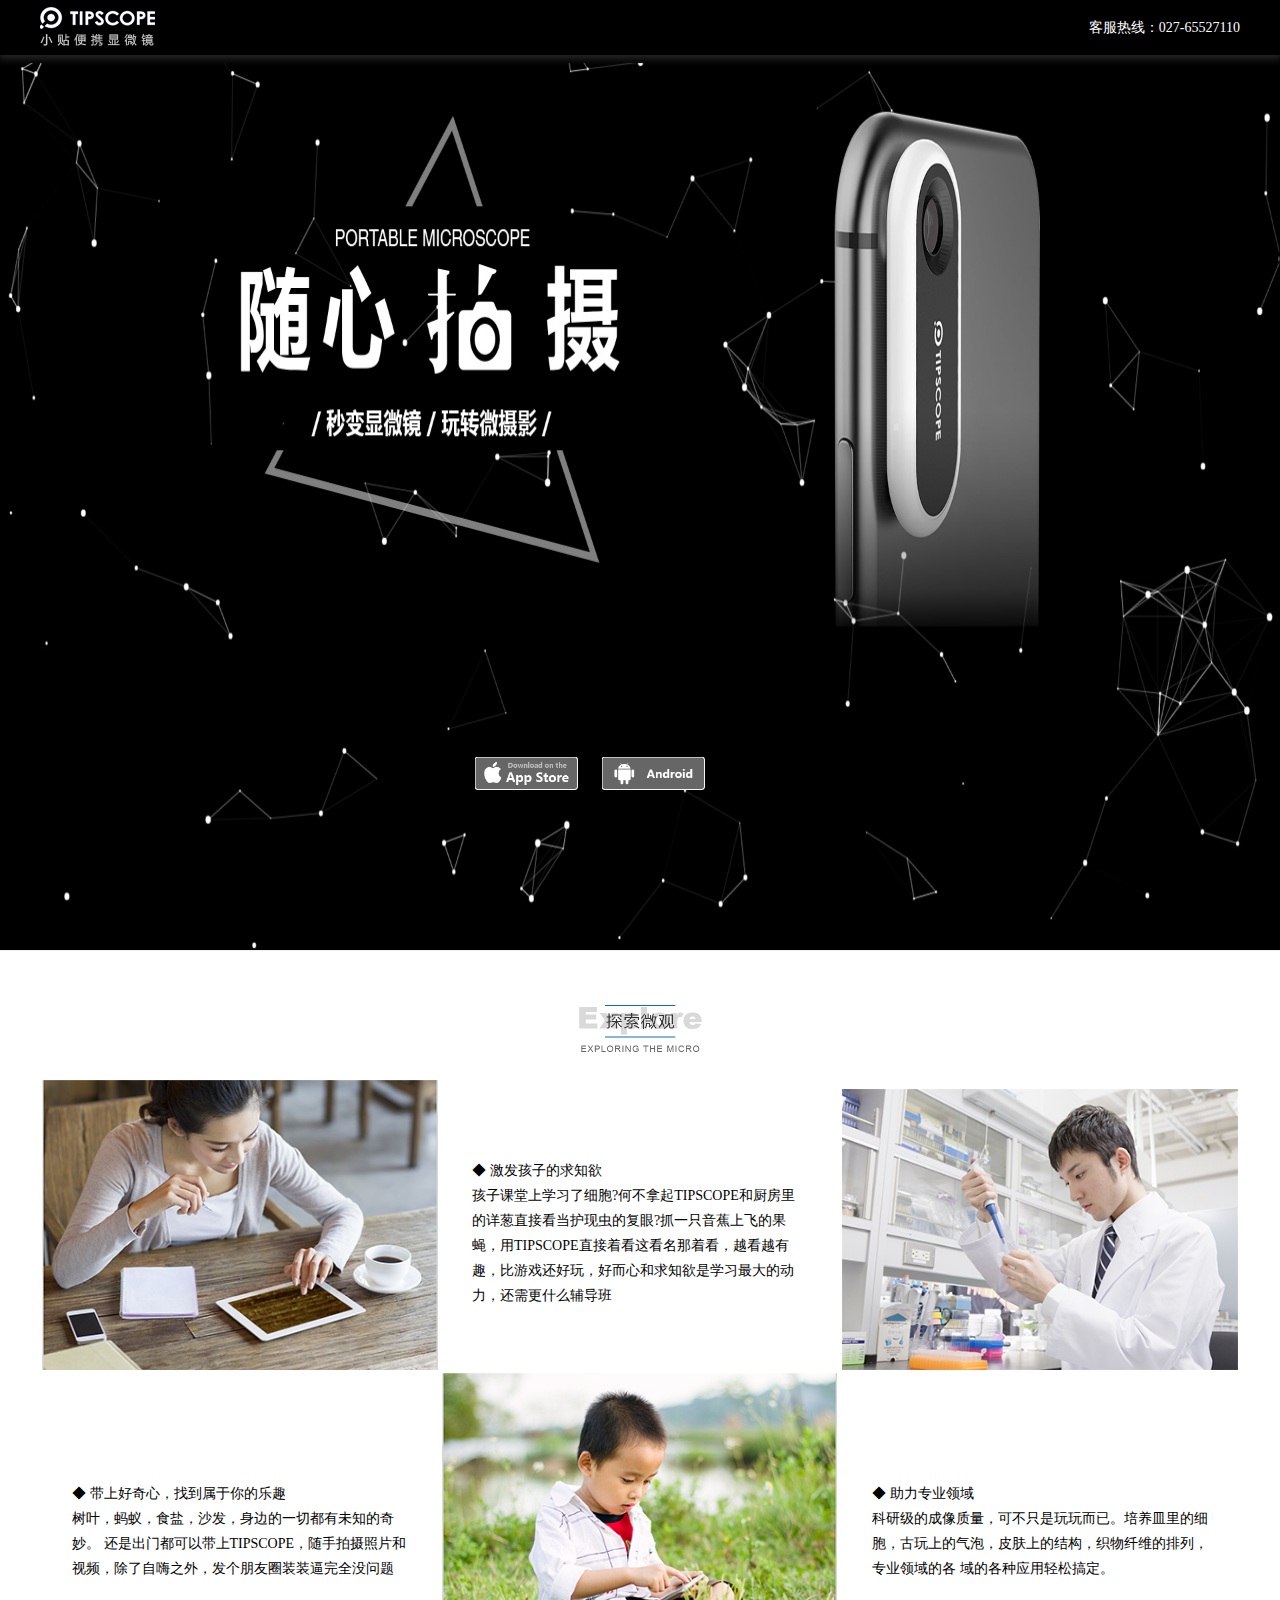
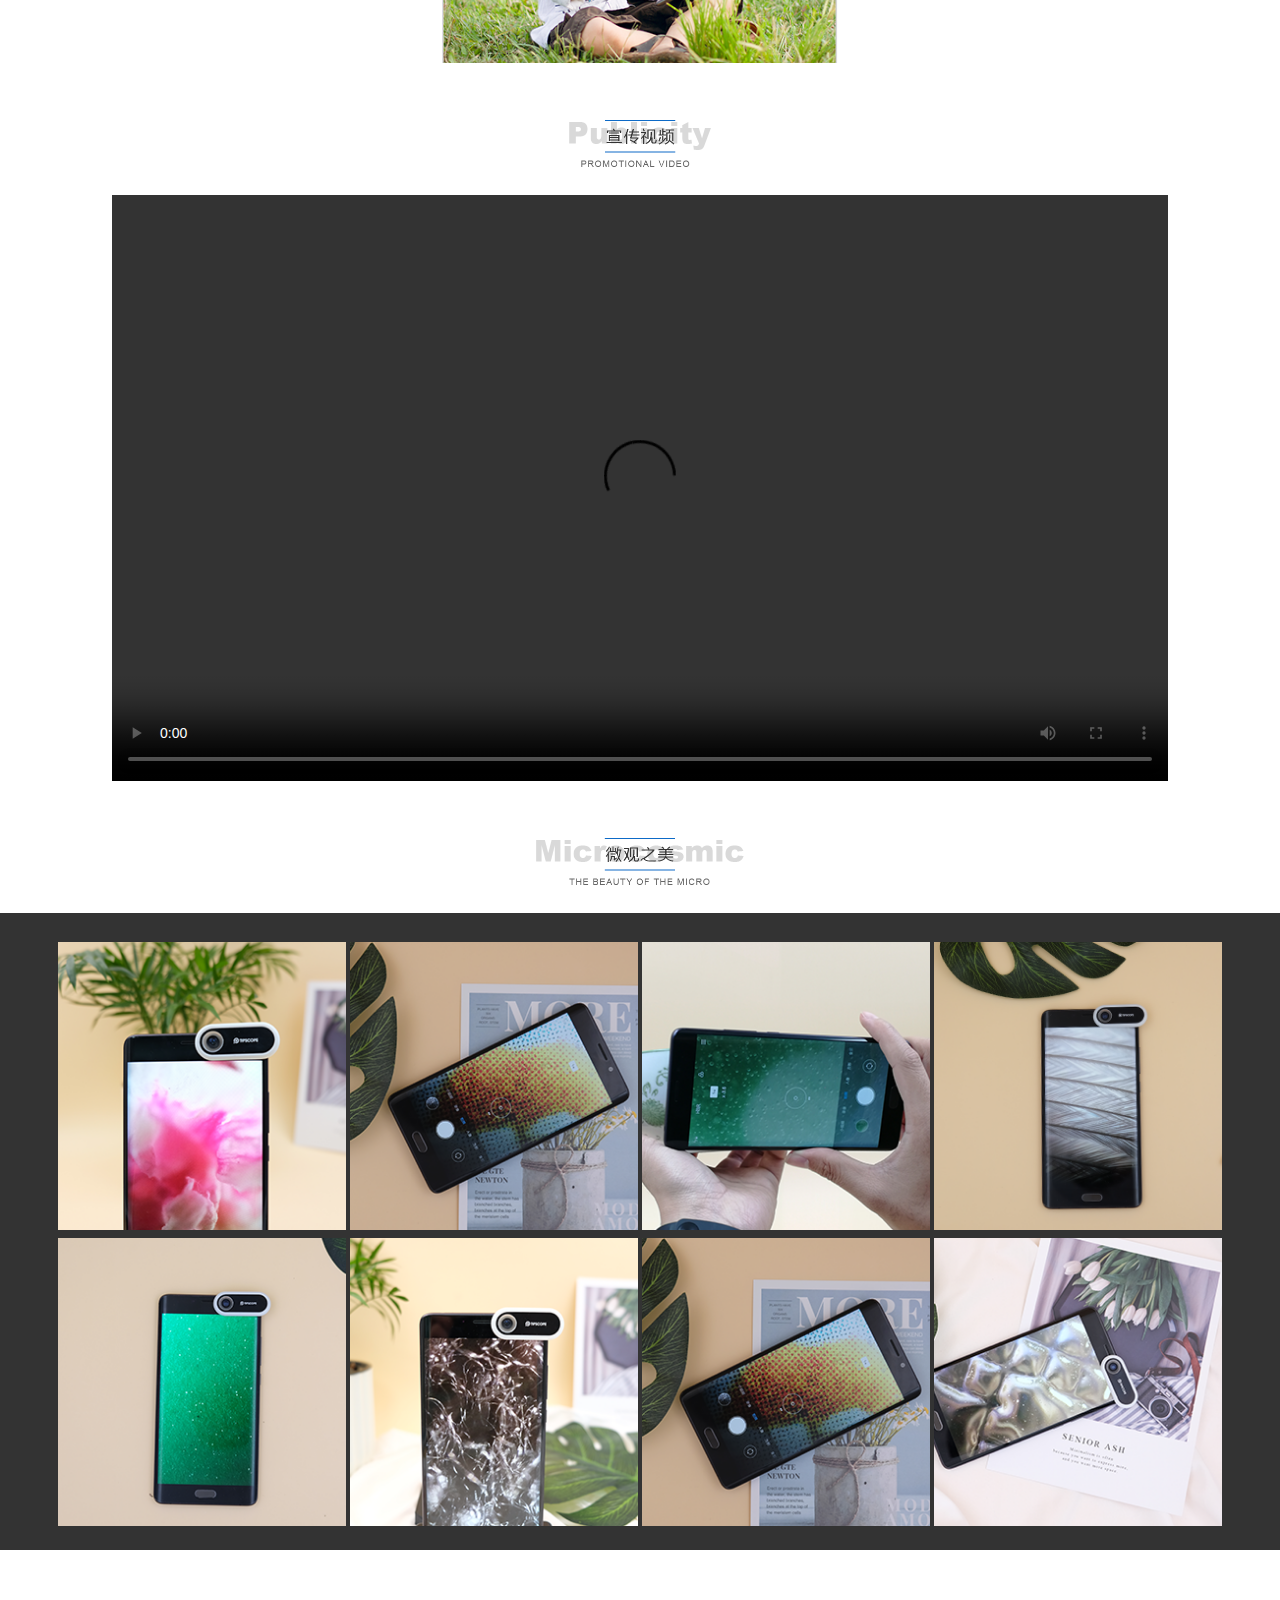
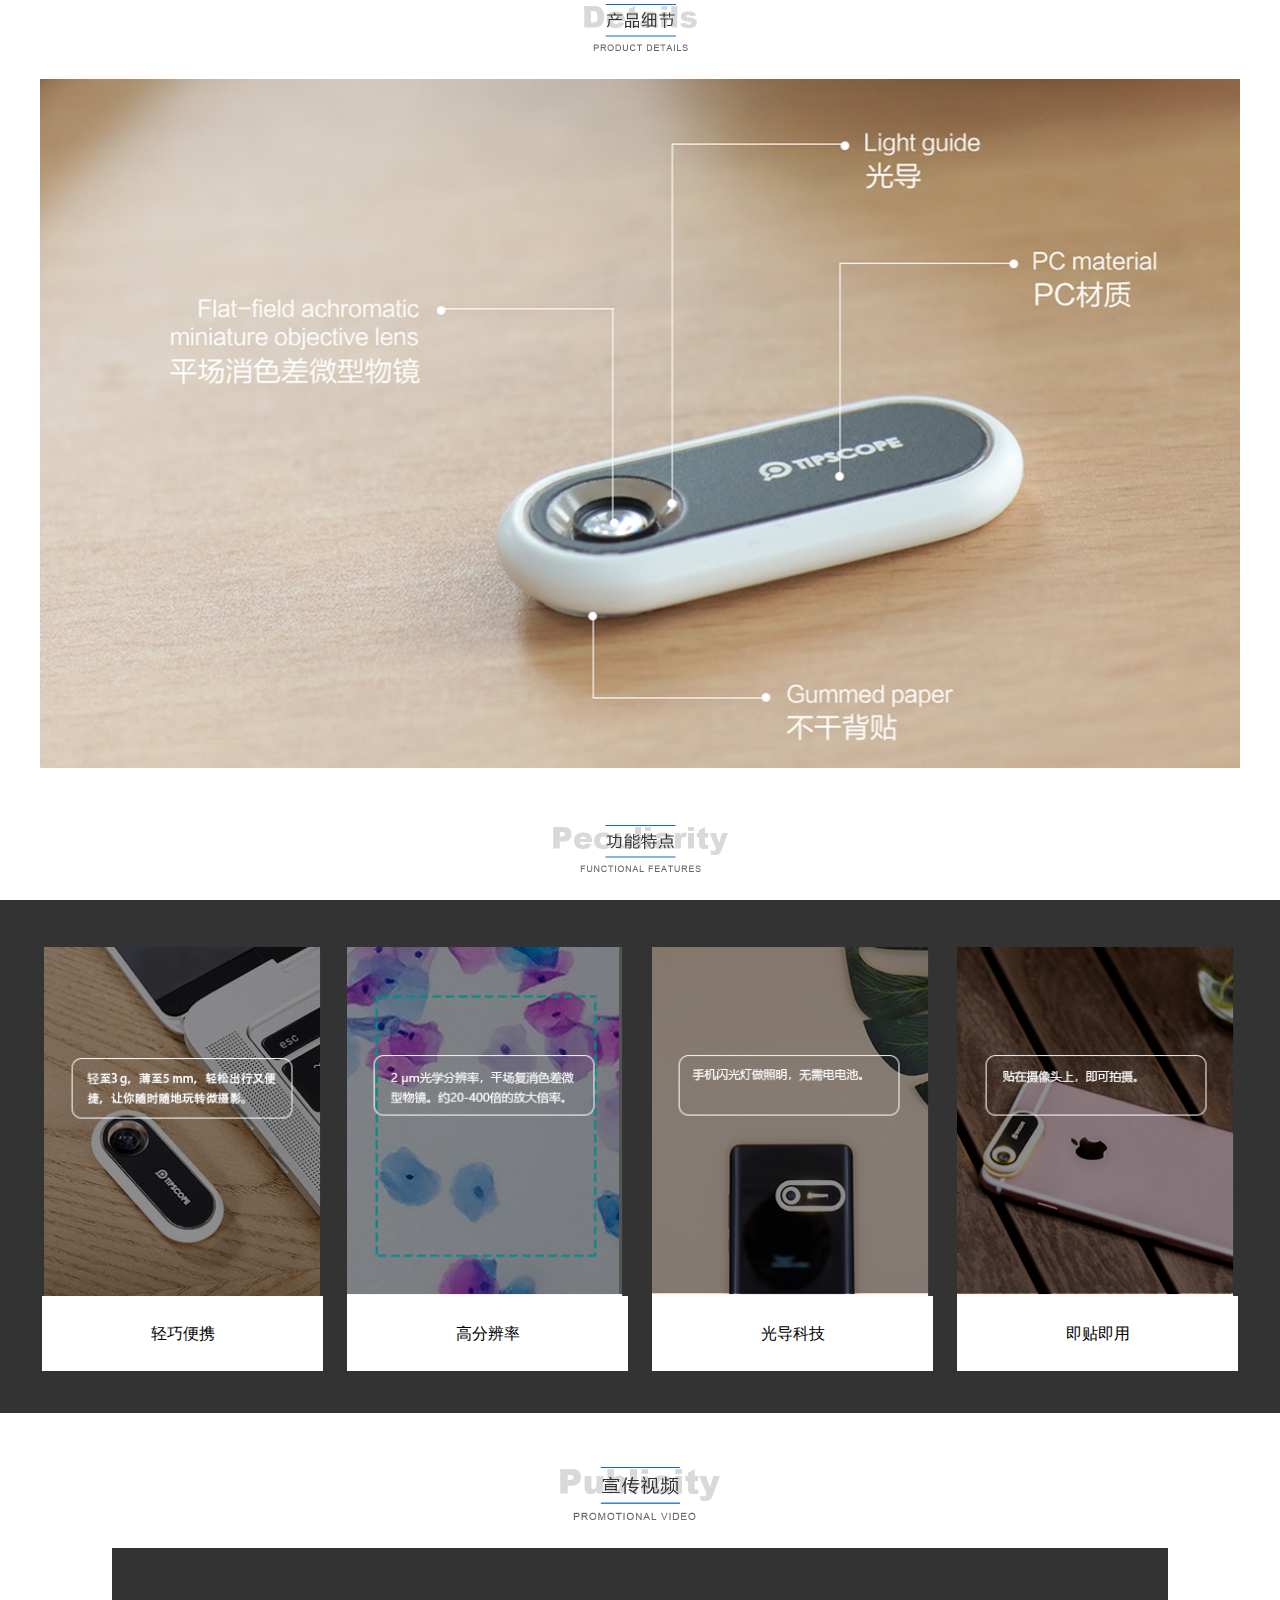
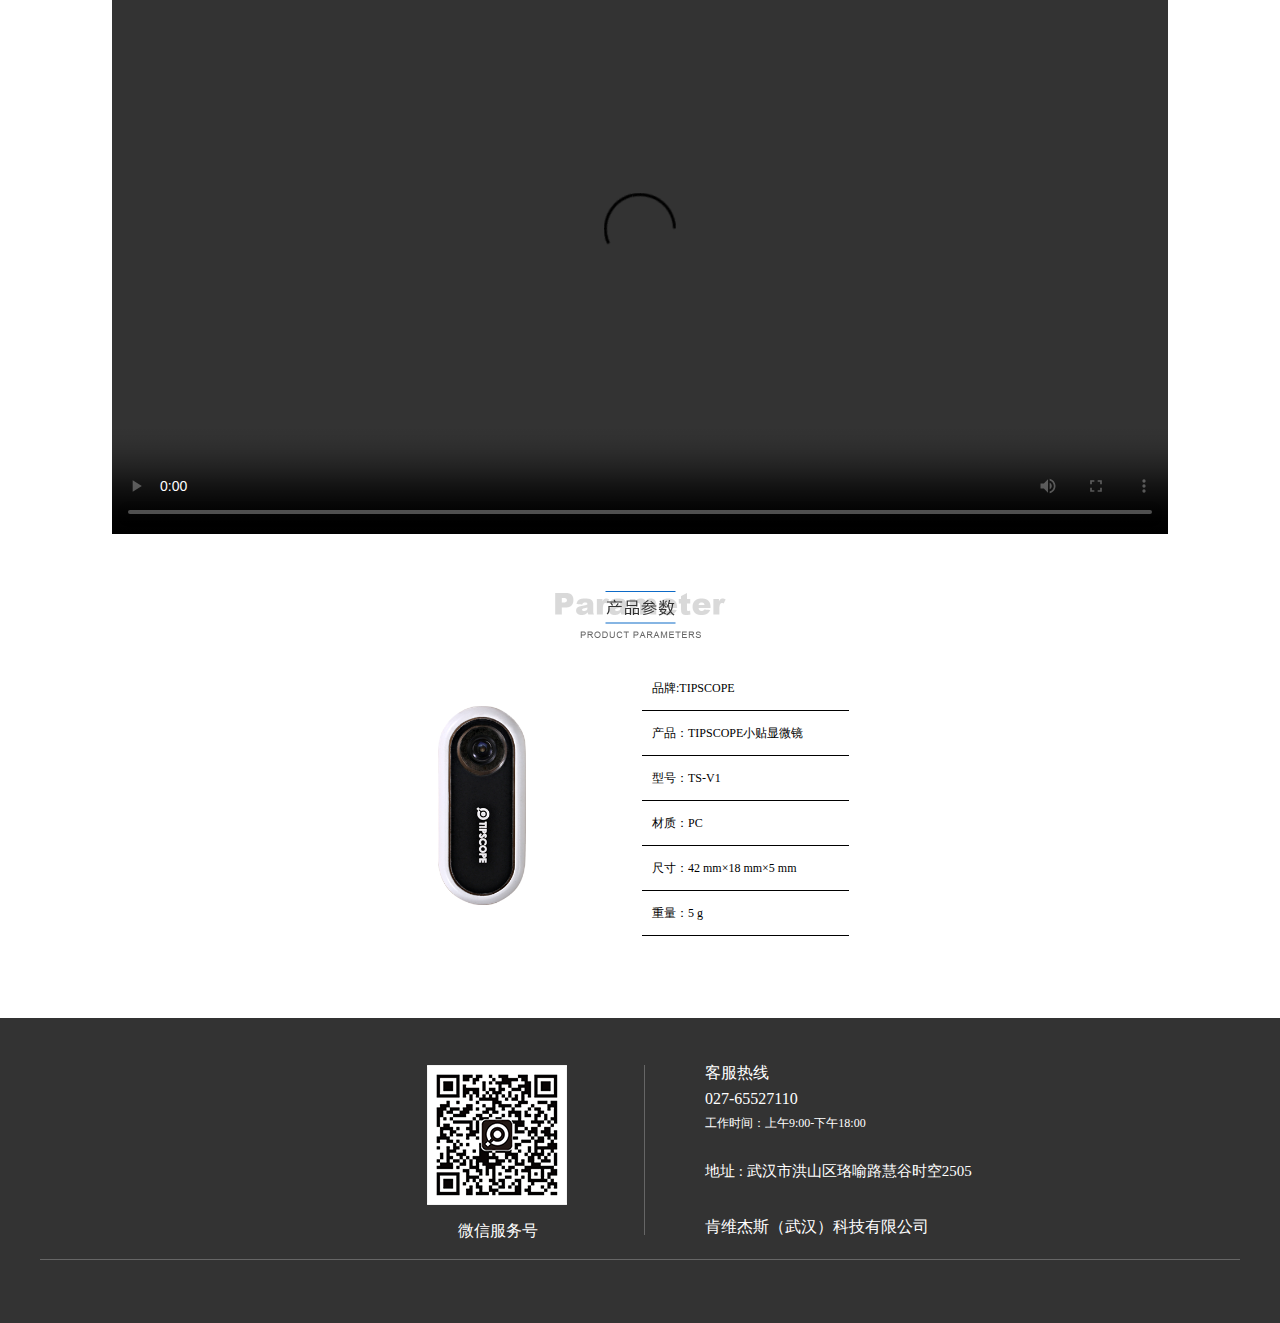
==== commit 0034252a: "tipscope" ====
--- a/tipscope/index.html
+++ b/tipscope/index.html
@@ -11,7 +11,7 @@
 	<body>
 		<div class="header">
 			<div class="container">
-				<img class="logo" src="image/images/logo_05.png" />
+				<img class="logo" src="image/logo_05.png" />
 				<p class="tel">客服热线：027-65527110</p>
 			</div>
 		</div>
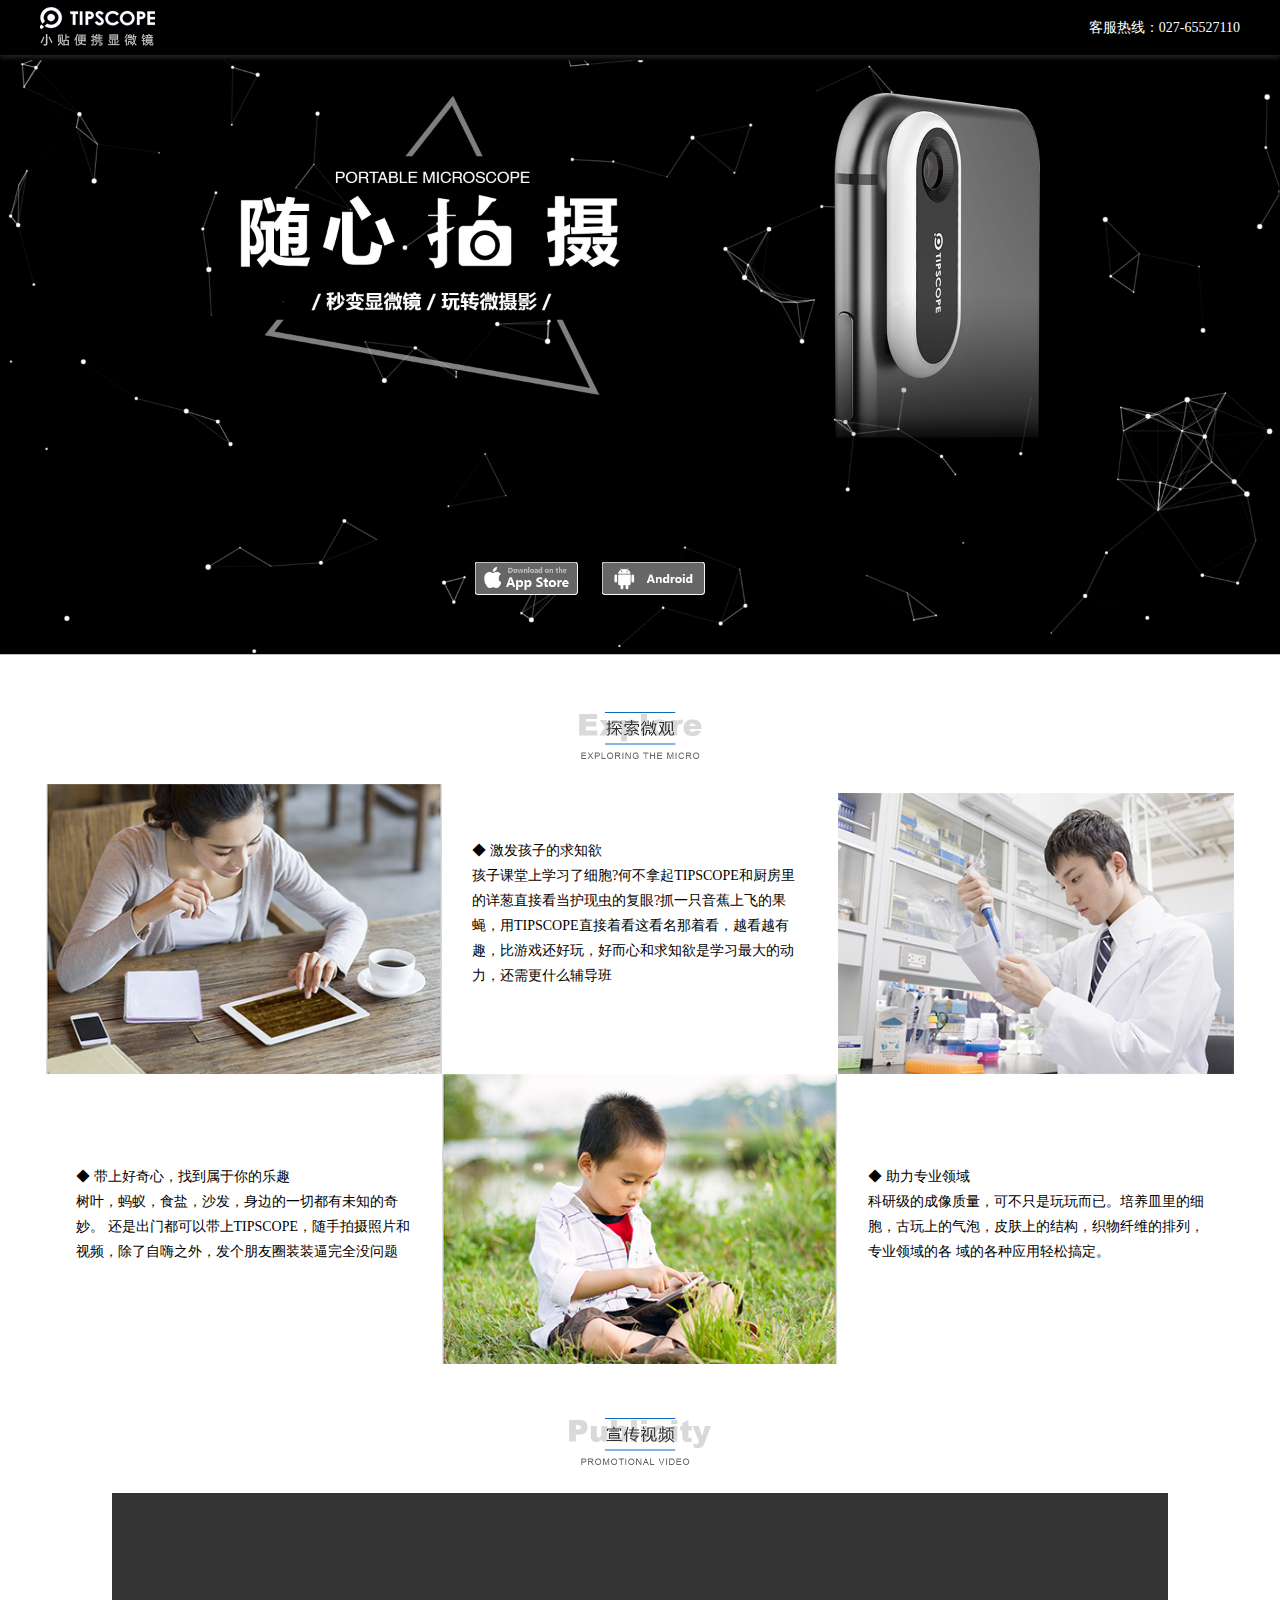
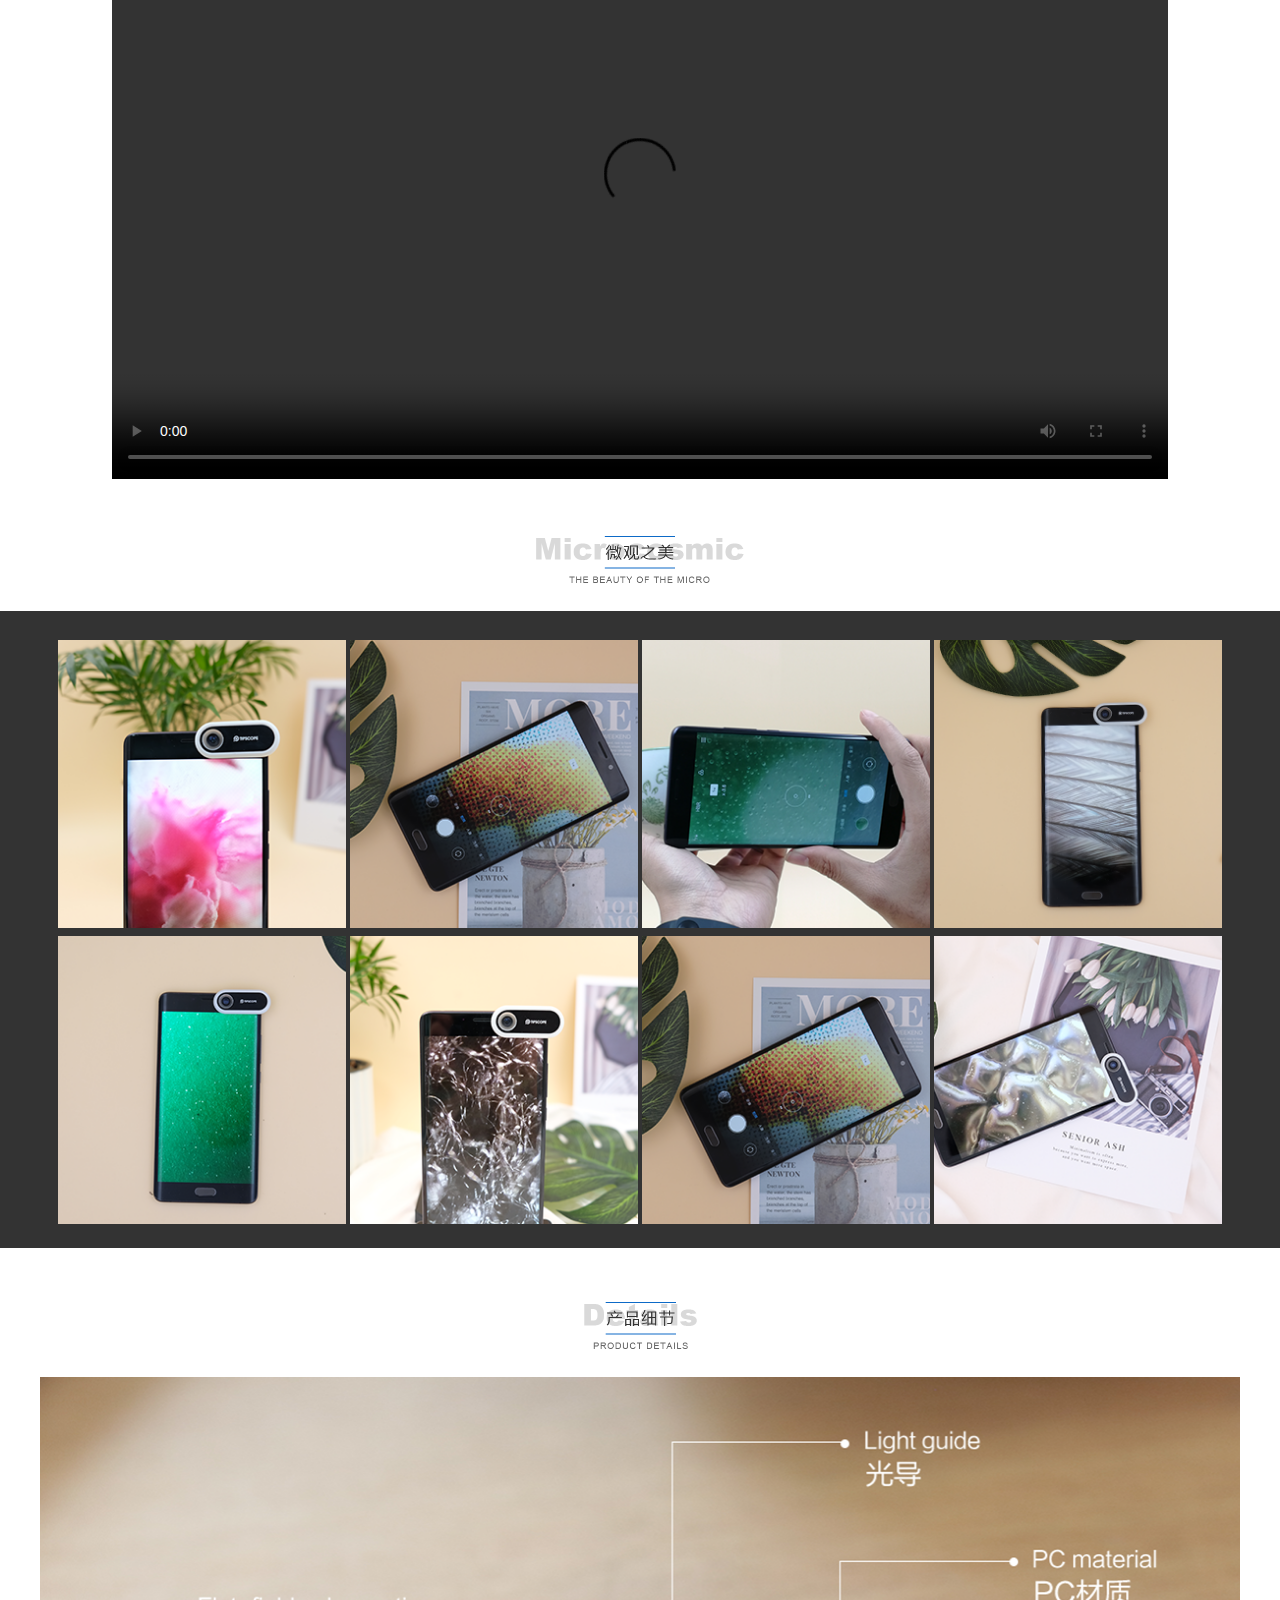
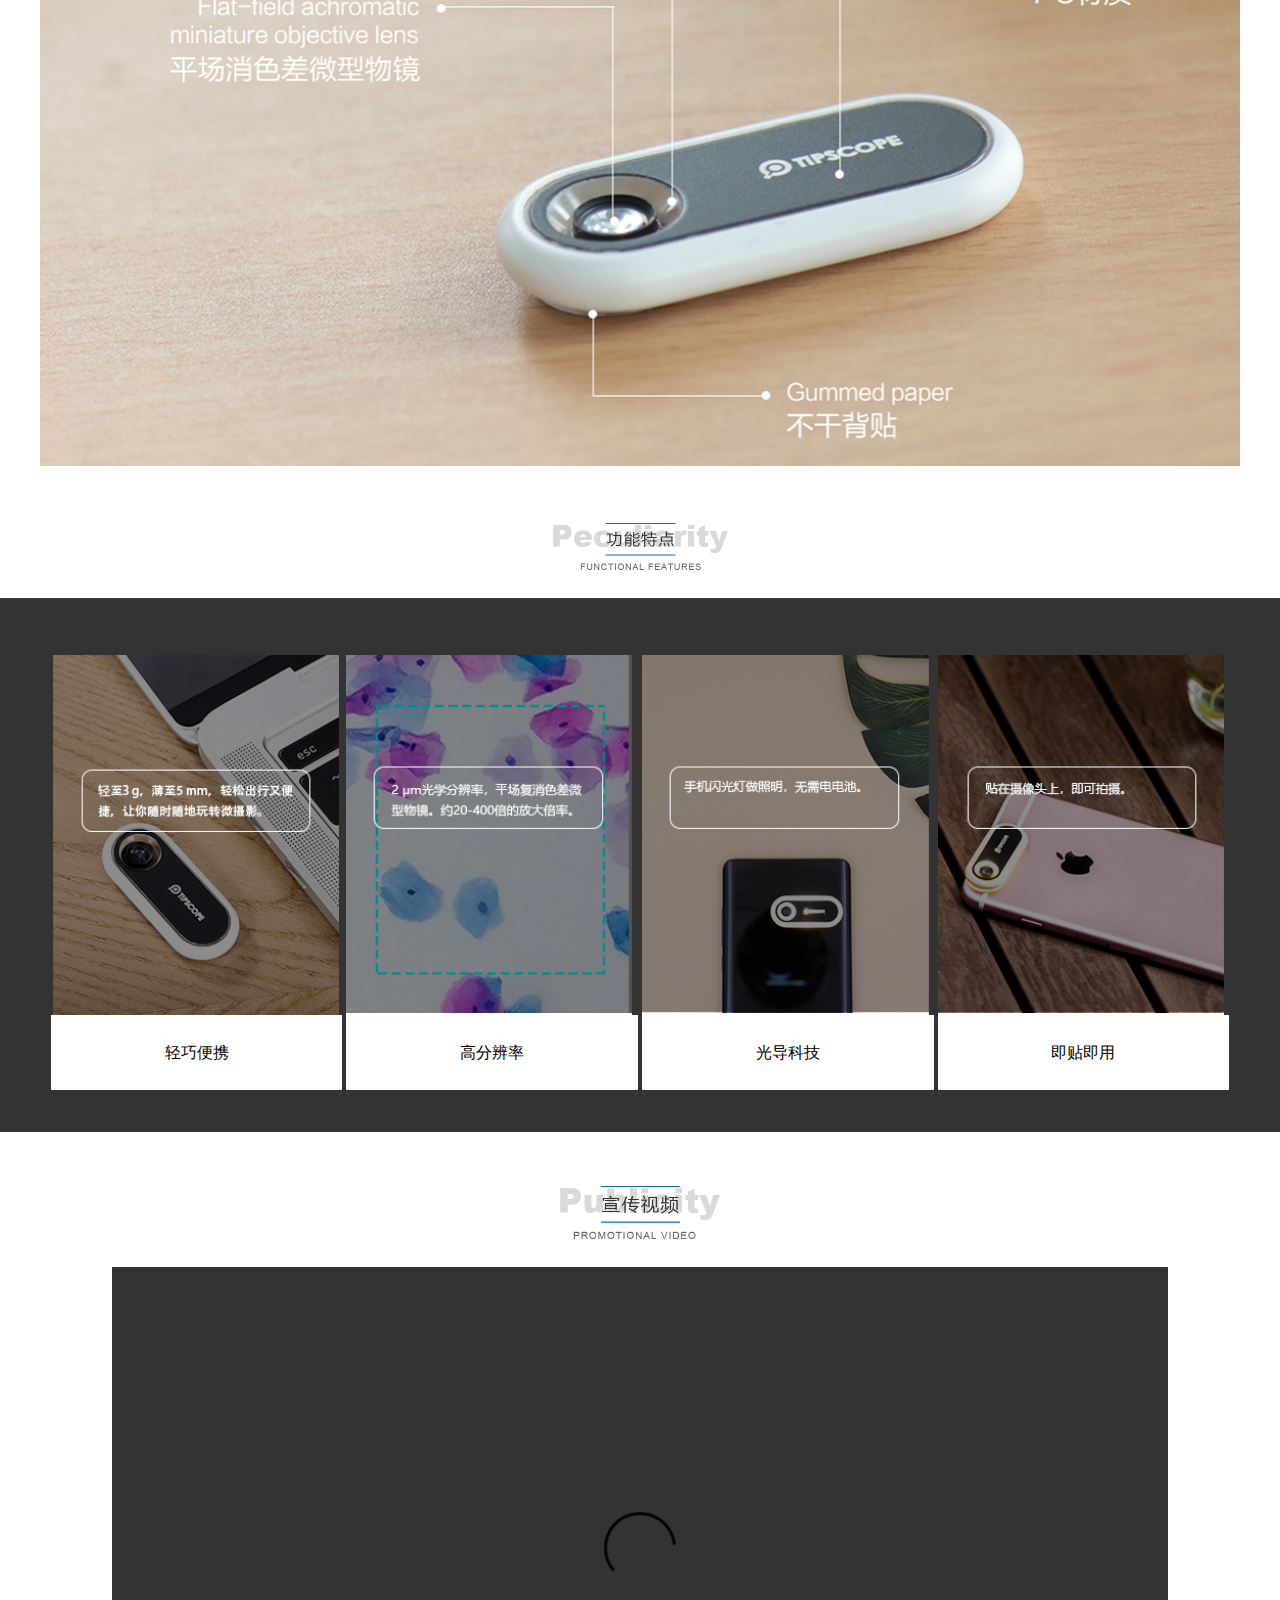
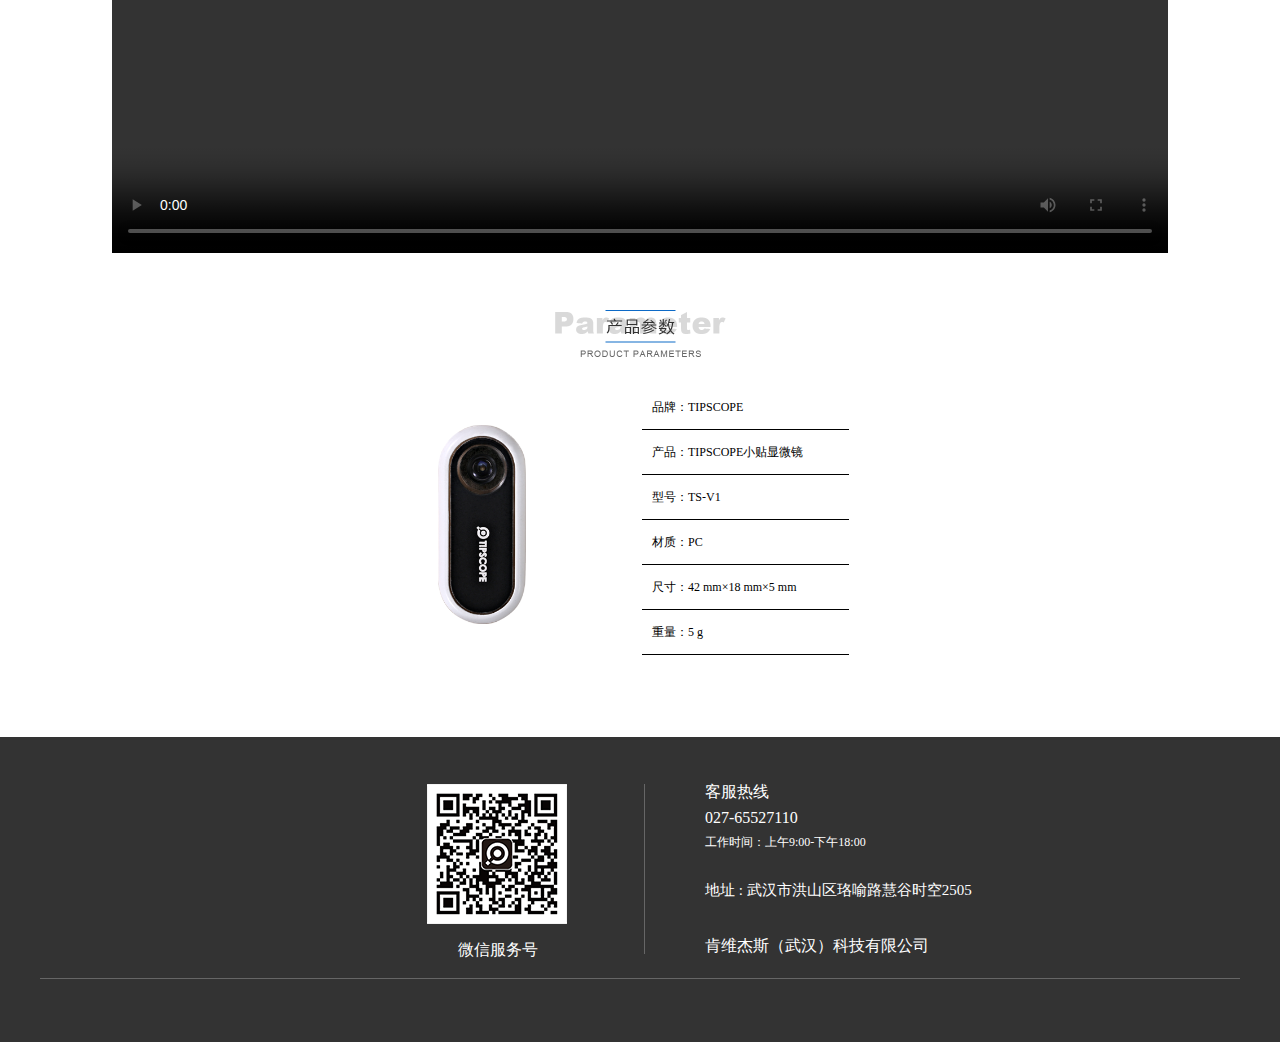
==== commit 48c7d83e: "init" ====
--- a/tipscope/index.html
+++ b/tipscope/index.html
@@ -16,7 +16,8 @@
 			</div>
 		</div>
 		<div class="wrap">
-			<div style="display: inline-block;position: absolute;left: 50%;transform: translateX(-50%);margin-left: -50px;bottom: 158px;white-space: nowrap;">
+			<img  src="image/bigimg_04.jpg" width="100%"/>
+			<div style="display: inline-block;position: absolute;left: 50%;transform: translateX(-50%);margin-left: -50px;bottom: 10%;white-space: nowrap;">
 				<div class="appstore-btn">
 					<div class="appstore-qrcode">
 						<div class="left-arrow">
@@ -35,24 +36,24 @@
 				</div>
 			</div>
 		</div>
-		<div class="container" style="padding-top: 54px;">
+		<div class="container" style="padding-top: 54px;font-size:0;">
 			<div>
 				<img src="image/weiguan.png" style="width:123px;" />
 			</div>
 			<div style="margin-top: 25px;">
 				<img src="image/home_second_photo_one.png" style="width: 33%;" />
-				<div style="display: inline-block;width:33%;vertical-align: top;text-align: left;padding:0px 30px;padding-top: 84px;box-sizing: border-box;">
+				<div style="display: inline-block;width:33%;vertical-align: top;text-align: left;padding:0px 30px;padding-top:5%;box-sizing: border-box;">
 					<p style="font-size: 14px;">◆ 激发孩子的求知欲</p>
 					<p class="exploreDetail" style="margin-top: 5px;">孩子课堂上学习了细胞?何不拿起TIPSCOPE和厨房里的详葱直接看当护现虫的复眼?抓一只音蕉上飞的果蝇，用TIPSCOPE直接着看这看名那着看，越看越有趣，比游戏还好玩，好而心和求知欲是学习最大的动力，还需更什么辅导班</p>
 				</div>
 				<img src="image/4.png" style="width: 33%;" />
-				<div style="display: inline-block;width:33%;vertical-align: top;text-align: left;padding: 50px 30px;padding-top: 114px;box-sizing: border-box;">
+				<div style="display: inline-block;width:33%;vertical-align: top;text-align: left;padding: 50px 30px;padding-top:8%;box-sizing: border-box;">
 					<p style="font-size: 14px;">◆ 带上好奇心，找到属于你的乐趣</p>
 					<p style="margin-top: 5px;font-size: 14px;line-height: 25px;">树叶，蚂蚁，食盐，沙发，身边的一切都有未知的奇妙。
                             还是出门都可以带上TIPSCOPE，随手拍摄照片和视频，除了自嗨之外，发个朋友圈装装逼完全没问题</p>
 				</div>
 				<img src="image/home_second_photo_two.png" style="width: 33%;" />
-				<div style="display: inline-block;width:33%;vertical-align: top;text-align: left;padding: 50px 30px;padding-top: 114px;box-sizing: border-box;">
+				<div style="display: inline-block;width:33%;vertical-align: top;text-align: left;padding: 50px 30px;padding-top: 8%;box-sizing: border-box;">
 					<p style="font-size: 14px;">◆ 助力专业领域</p>
 					<p style="margin-top: 5px;font-size: 14px;line-height: 25px;">科研级的成像质量，可不只是玩玩而已。培养皿里的细胞，古玩上的气泡，皮肤上的结构，织物纤维的排列，专业领域的各
 域的各种应用轻松搞定。</p>
@@ -118,20 +119,20 @@
 
 		<div style="margin-top: 25px;background: #333333;padding-top: 47px;padding-bottom: 42px;">
 			<div class="container">
-				<div style="width:281px;display: inline-block;">
-					<img src="image/p1_14.png" style="width: 100%;height: 349px;display: block;" />
+				<div class="functionbox">
+					<img src="image/p1_14.png" style="width: 100%;display: block;" />
 					<div style="height: 75px;line-height: 75px;background:white;">轻巧便携</div>
 				</div>
-				<div style="width:281px;display: inline-block;margin-left: 20px;">
-					<img src="image/p2_14.png" style="width: 100%;height: 349px;display: block;" />
+				<div class="functionbox">
+					<img src="image/p2_14.png" style="width: 100%;display: block;" />
 					<div style="height: 75px;line-height: 75px;background:white;">高分辨率</div>
 				</div>
-				<div style="width:281px;display: inline-block;margin-left: 20px;">
-					<img src="image/p3_14.png" style="width: 100%;height: 349px;display: block;" />
+				<div class="functionbox">
+					<img src="image/p3_14.png" style="width: 100%;display: block;" />
 					<div style="height: 75px;line-height: 75px;background:white;">光导科技</div>
 				</div>
-				<div style="width:281px;display: inline-block;margin-left: 20px;">
-					<img src="image/p4_14.png" style="width: 100%;height: 349px;display: block;" />
+				<div class="functionbox">
+					<img src="image/p4_14.png" style="width: 100%;display: block;" />
 					<div style="height: 75px;line-height: 75px;background:white;">即贴即用</div>
 				</div>
 			</div>
@@ -169,7 +170,7 @@
 					<img src="image/tipscope.png" style="vertical-align: top;width:88px;margin-top: 40px;margin-right: 112px;" />
 				</div>
 				<div style="display: inline-block;width: 49%;vertical-align: top;text-align:left;">
-					<p class="product-detail">品牌:TIPSCOPE</p>
+					<p class="product-detail">品牌：TIPSCOPE</p>
 					<p class="product-detail">产品：TIPSCOPE小贴显微镜</p>
 					<p class="product-detail">型号：TS-V1</p>
 					<p class="product-detail">材质：PC</p>
--- a/tipscope/css/index.css
+++ b/tipscope/css/index.css
@@ -25,9 +25,9 @@
 
 .wrap {
 	position: relative;
-	background: url(../image/bigimg_04.jpg);
+	/* background: url(../image/bigimg_04.jpg);
 	background-size: 100% 100%;
-	height: 896px;
+	height: 896px; */
 }
 
 .title {
@@ -95,13 +95,15 @@
 	display: none;
 }
 
+
+.appstore-btn:hover .appstore-qrcode {
+	display: block;
+}
+
 .android-btn:hover .android-qrcode {
 	display: block;
 }
 
-.appstore-btn:hover .appstore-qrcode {
-	display: block;
-}
 
 .left-arrow {
 	position: absolute;
@@ -145,3 +147,21 @@
 	color: rgba(0, 0, 0, 1);
 	line-height: 12px;
 }
+
+.functionbox {
+	display: inline-block;
+	margin-top: 10px;
+	width:24.3%;
+	/* padding: 0 10px; */
+	box-sizing: border-box;
+}
+
+@media (max-device-width: 768px){
+	.functionbox {
+		display: inline-block;
+		width: 49%;
+		margin-top: 10px;
+		padding: 0 10px;
+		box-sizing: border-box;
+	}
+}
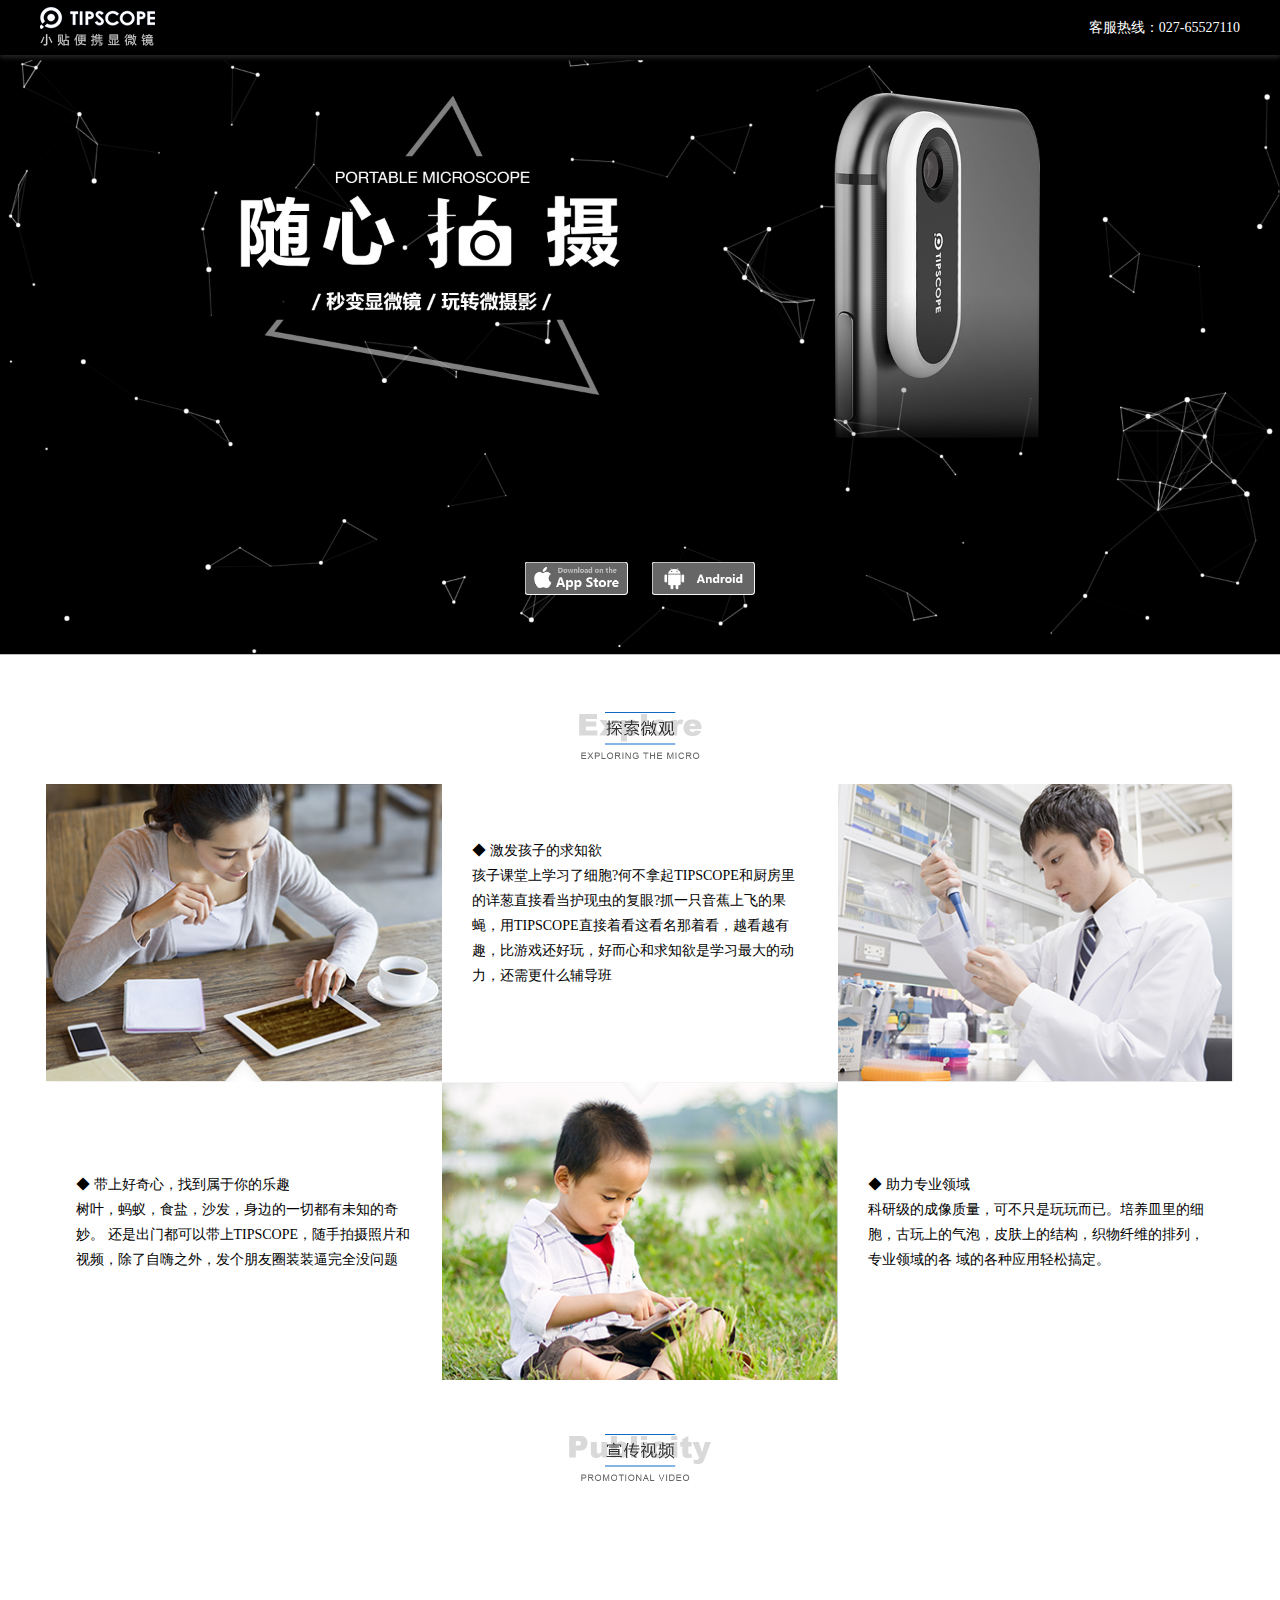
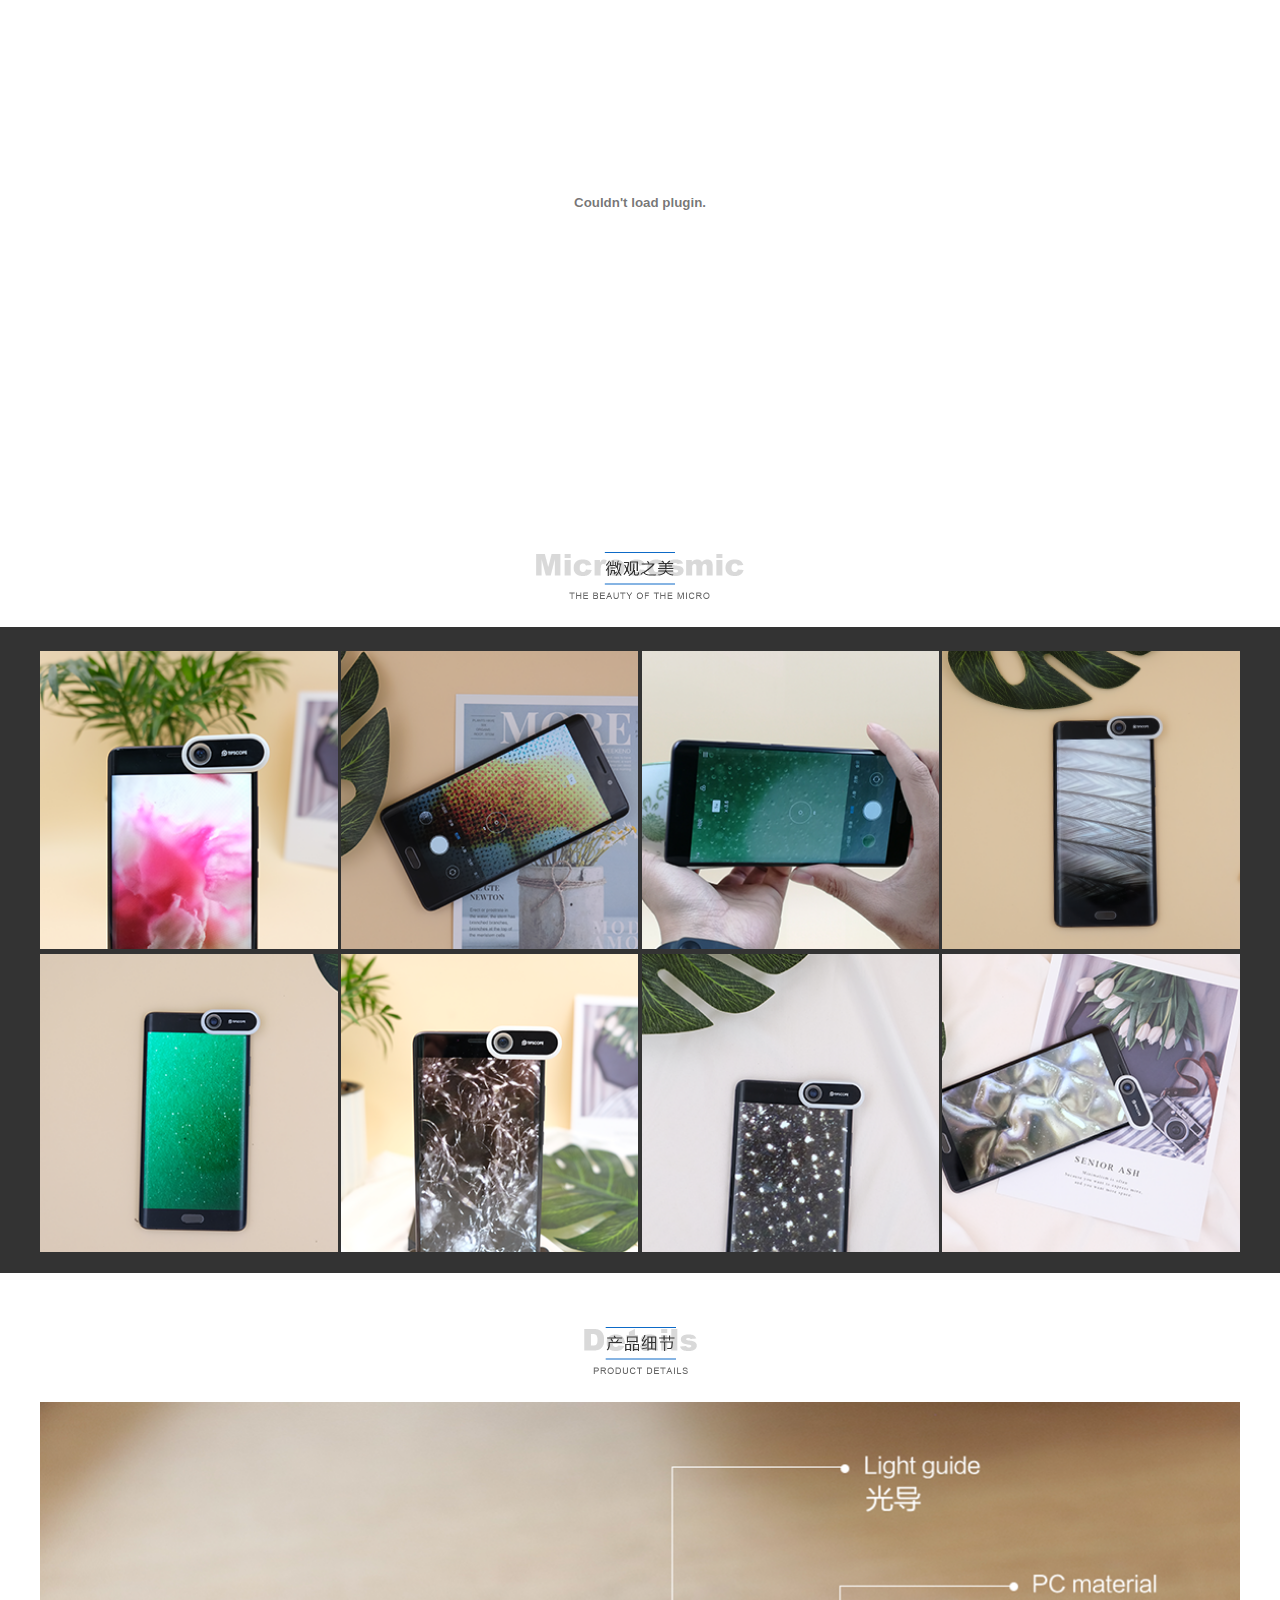
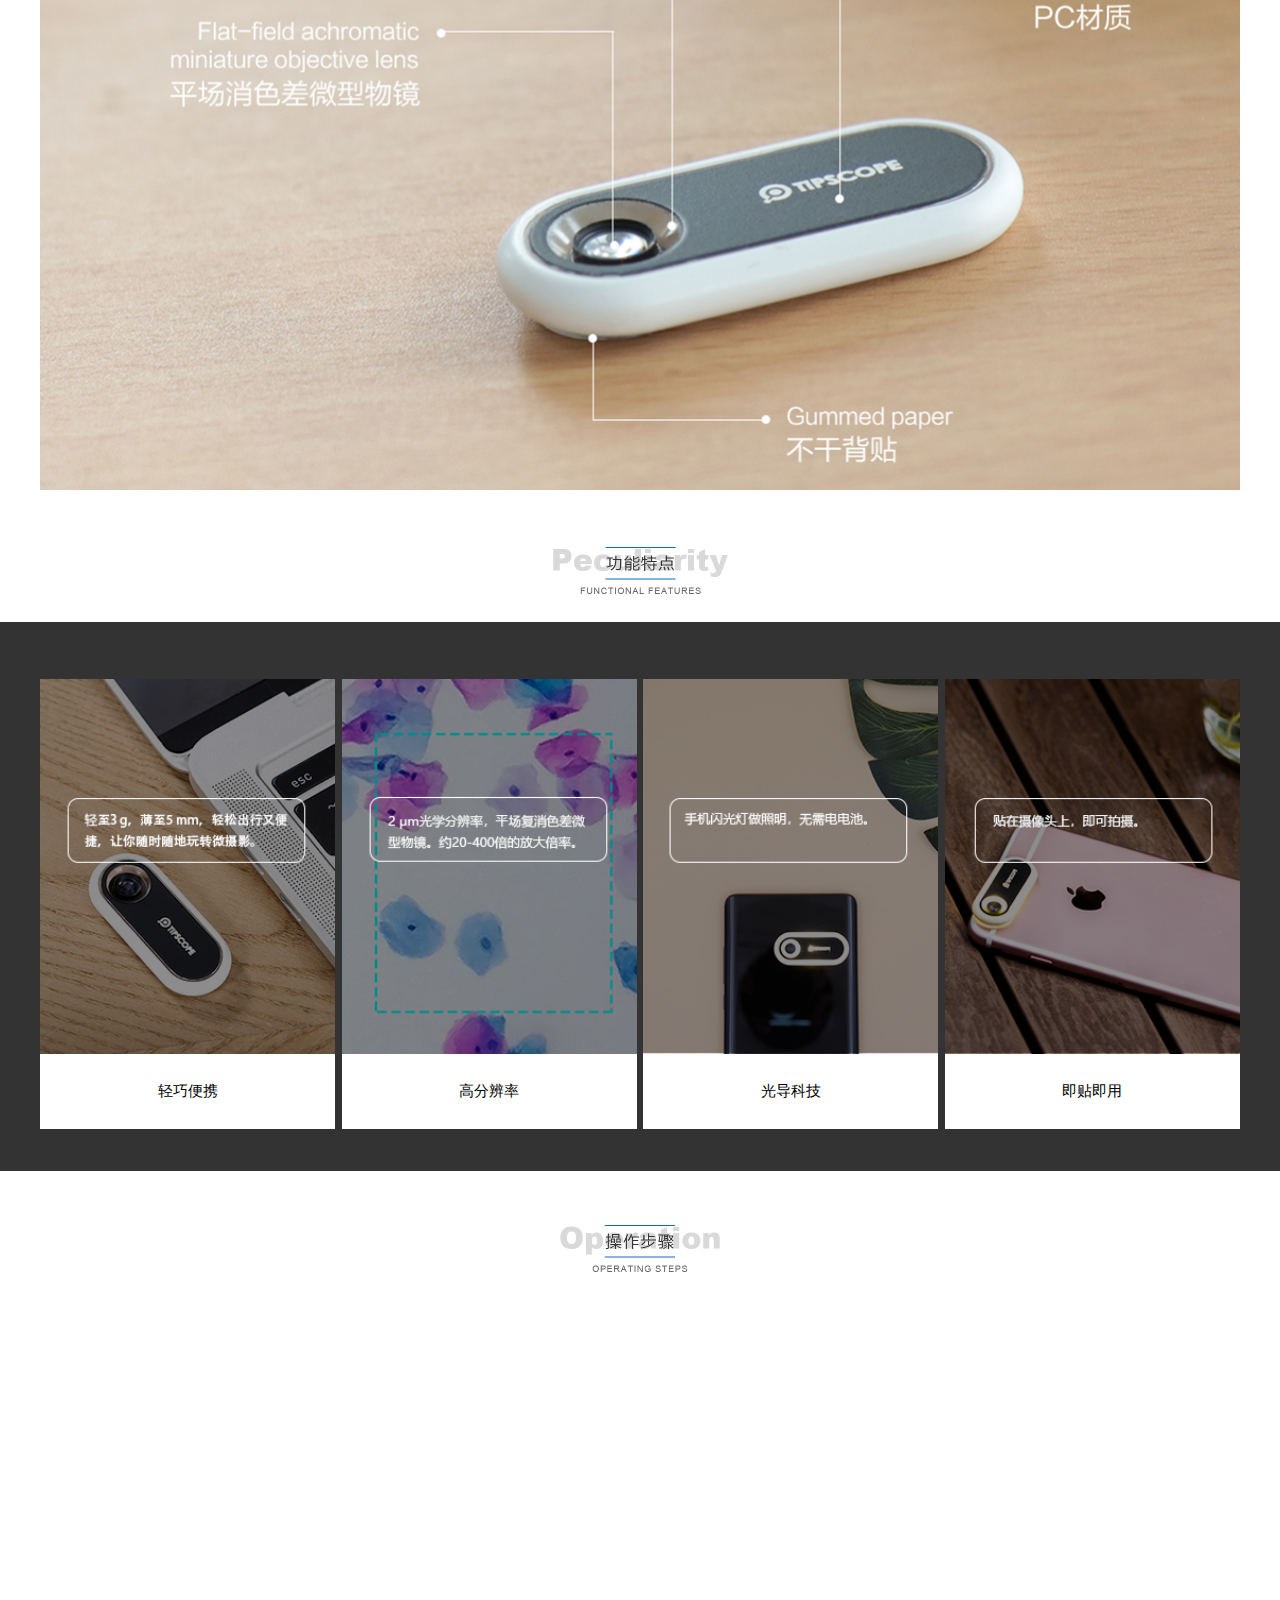
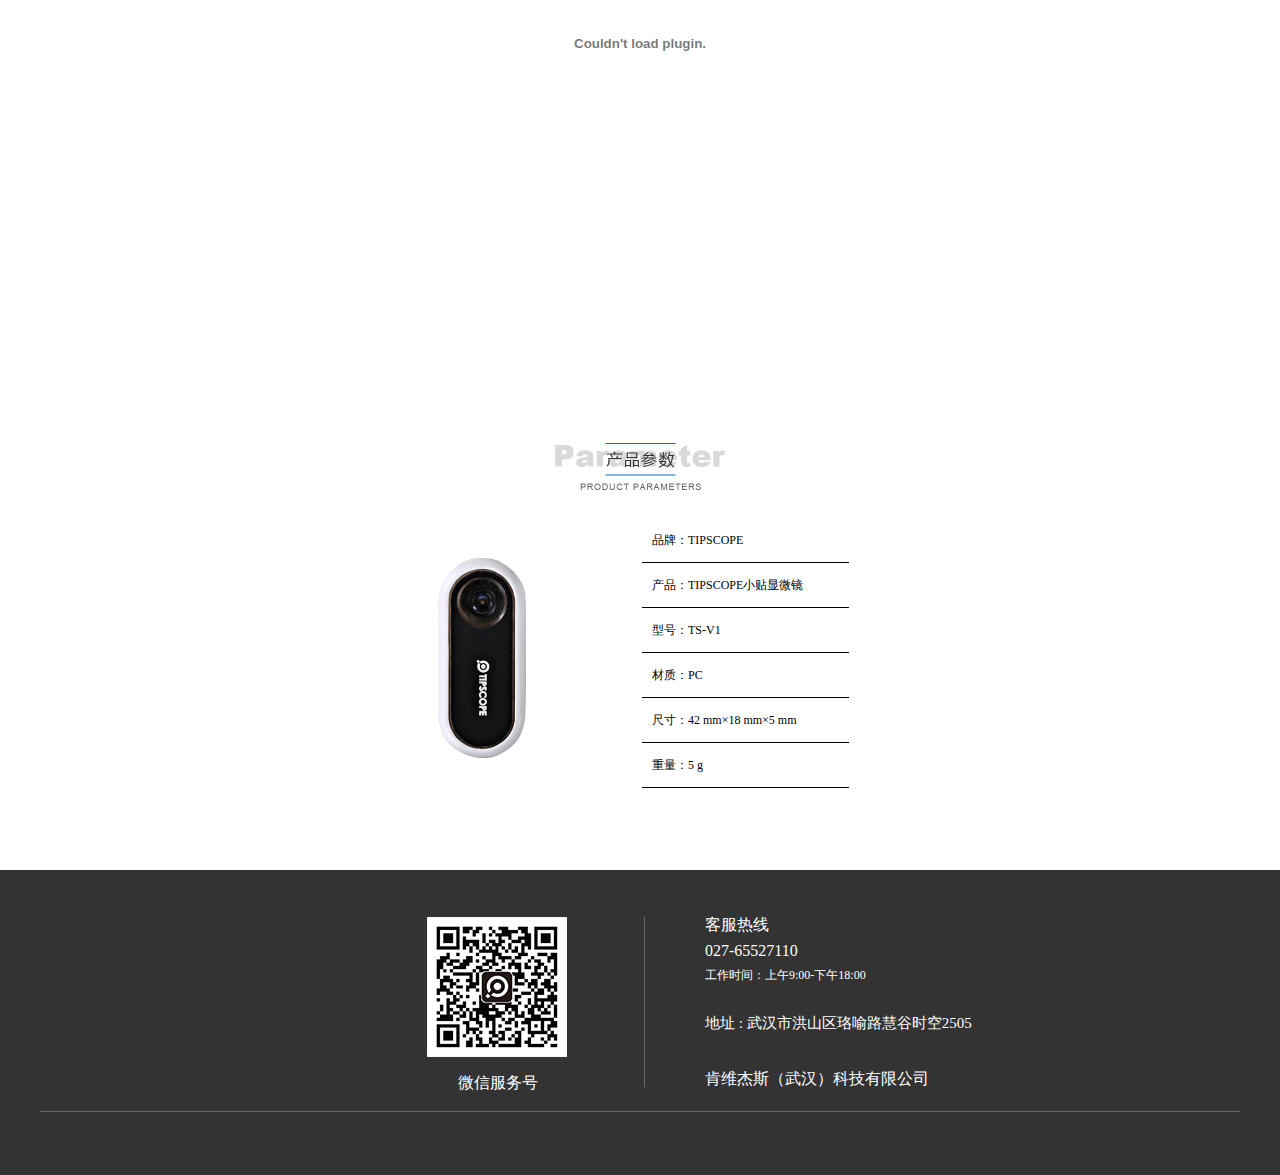
==== commit 2bfff6e3: "xiugai" ====
--- a/tipscope/index.html
+++ b/tipscope/index.html
@@ -16,8 +16,8 @@
 			</div>
 		</div>
 		<div class="wrap">
-			<img  src="image/bigimg_04.jpg" width="100%"/>
-			<div style="display: inline-block;position: absolute;left: 50%;transform: translateX(-50%);margin-left: -50px;bottom: 10%;white-space: nowrap;">
+			<img src="image/bigimg_04.jpg" width="100%" />
+			<div style="display: inline-block;position: absolute;left: 50%;transform: translateX(-50%);bottom: 10%;white-space: nowrap;">
 				<div class="appstore-btn">
 					<div class="appstore-qrcode">
 						<div class="left-arrow">
@@ -28,10 +28,10 @@
 				</div>
 				<div class="android-btn">
 					<div class="android-qrcode">
-						<div class="left-arrow">
+						<div class="rigt-arrow">
 							<span class="arrow-bottom"></span>
 						</div>
-						<img src="image/qrcode.png" />
+						<img src="image/android_qrcode.png" />
 					</div>
 				</div>
 			</div>
@@ -41,22 +41,22 @@
 				<img src="image/weiguan.png" style="width:123px;" />
 			</div>
 			<div style="margin-top: 25px;">
-				<img src="image/home_second_photo_one.png" style="width: 33%;" />
+				<img src="image/section2p1_07.png" style="width: 33%;" />
 				<div style="display: inline-block;width:33%;vertical-align: top;text-align: left;padding:0px 30px;padding-top:5%;box-sizing: border-box;">
 					<p style="font-size: 14px;">◆ 激发孩子的求知欲</p>
 					<p class="exploreDetail" style="margin-top: 5px;">孩子课堂上学习了细胞?何不拿起TIPSCOPE和厨房里的详葱直接看当护现虫的复眼?抓一只音蕉上飞的果蝇，用TIPSCOPE直接着看这看名那着看，越看越有趣，比游戏还好玩，好而心和求知欲是学习最大的动力，还需更什么辅导班</p>
 				</div>
-				<img src="image/4.png" style="width: 33%;" />
+				<img src="image/secion2p2_07.png" style="width: 33%;" />
 				<div style="display: inline-block;width:33%;vertical-align: top;text-align: left;padding: 50px 30px;padding-top:8%;box-sizing: border-box;">
 					<p style="font-size: 14px;">◆ 带上好奇心，找到属于你的乐趣</p>
 					<p style="margin-top: 5px;font-size: 14px;line-height: 25px;">树叶，蚂蚁，食盐，沙发，身边的一切都有未知的奇妙。
-                            还是出门都可以带上TIPSCOPE，随手拍摄照片和视频，除了自嗨之外，发个朋友圈装装逼完全没问题</p>
-				</div>
-				<img src="image/home_second_photo_two.png" style="width: 33%;" />
+						还是出门都可以带上TIPSCOPE，随手拍摄照片和视频，除了自嗨之外，发个朋友圈装装逼完全没问题</p>
+				</div>
+				<img src="image/secion2p3_07.png" style="width: 33%;" />
 				<div style="display: inline-block;width:33%;vertical-align: top;text-align: left;padding: 50px 30px;padding-top: 8%;box-sizing: border-box;">
 					<p style="font-size: 14px;">◆ 助力专业领域</p>
 					<p style="margin-top: 5px;font-size: 14px;line-height: 25px;">科研级的成像质量，可不只是玩玩而已。培养皿里的细胞，古玩上的气泡，皮肤上的结构，织物纤维的排列，专业领域的各
-域的各种应用轻松搞定。</p>
+						域的各种应用轻松搞定。</p>
 				</div>
 			</div>
 		</div>
@@ -65,9 +65,11 @@
 			<div>
 				<img src="image/xuanchangship.png" style="width:142px;" />
 			</div>
-			<div style="margin-top: 25px;padding:0 72px;">
-				<video style="width: 100%;object-fit: fill;" height="586" controls="controls">
-					<source src="https://v.mifile.cn/b2c-mimall-media/fa9c0249b84670386585251d9083a565.mp4" type="video/mp4">
+			<div style="margin-top: 25px;">
+				<embed src='http://player.youku.com/player.php/sid/XNDAyNzI1MDUyOA==/v.swf' allowFullScreen='true' quality='high' width='100%' height='586' align='middle' allowScriptAccess='always' type='application/x-shockwave-flash'>
+				</embed>
+				<!-- <video style="width: 100%;object-fit: fill;" height="586" controls="controls">
+					<source src="video/xuanchuangVideo.mp4" type="video/mp4">
 					</source>
 					<source src="http://www.w3school.com.cn/i/movie.oggv" type="video/ogg">
 					</source>
@@ -77,8 +79,8 @@
 						<param name="movie" value="myvideo.swf" />
 						<param name="flashvars" value="autostart=true&amp;file=myvideo.swf" />
 					</object>
-					当前浏览器不支持 video直接播放，点击这里下载视频： <a href="myvideo.webm">下载视频</a>
-				</video>
+					当前浏览器不支持 video直接播放，点击这里下载视频。
+				</video> -->
 			</div>
 		</div>
 
@@ -90,15 +92,20 @@
 		</div>
 
 		<div style="margin-top: 25px;background: #333333;padding-top: 24px;padding-bottom: 21px;">
-			<div class="container">
-				<img src="image/DSCF8825.png" style="width: 24%;margin-top: 5px;" />
-				<img src="image/DSCF8809.png" style="width: 24%;margin-top: 5px;" />
-				<img src="image/DSCF8810.png" style="width: 24%;margin-top: 5px;" />
-				<img src="image/DSCF8878.png" style="width: 24%;margin-top: 5px;" />
-				<img src="image/DSCF8882.png" style="width: 24%;margin-top: 5px;" />
-				<img src="image/DSCF8836.png" style="width: 24%;margin-top: 5px;" />
-				<img src="image/DSCF8809.png" style="width: 24%;margin-top: 5px;" />
-				<img src="image/DSCF8864.png" style="width: 24%;margin-top: 5px;" />
+			<div class="container" style="font-size:0;-webkit-text-size-adjust:none;">
+				<div style="display: flex;justify-content:space-between;">
+					<img src="image/DSCF8825.png" style="width: 24.8%;" />
+					<img src="image/DSCF8809.png" style="width: 24.8%;" />
+					<img src="image/DSCF8810.png" style="width: 24.8%;" />
+					<img src="image/DSCF8878.png" style="width: 24.8%;" />
+				</div>
+				<div style="display: flex;justify-content:space-between;margin-top: 5px;">
+					<img src="image/DSCF8882.png" style="width:24.8%;" />
+					<img src="image/DSCF8836.png" style="width:24.8%;" />
+					<img src="image/DSCF8865.png" style="width:24.8%;" />
+					<img src="image/DSCF8864.png" style="width:24.8%;" />
+				</div>
+
 			</div>
 		</div>
 
@@ -118,44 +125,37 @@
 		</div>
 
 		<div style="margin-top: 25px;background: #333333;padding-top: 47px;padding-bottom: 42px;">
-			<div class="container">
-				<div class="functionbox">
-					<img src="image/p1_14.png" style="width: 100%;display: block;" />
-					<div style="height: 75px;line-height: 75px;background:white;">轻巧便携</div>
-				</div>
-				<div class="functionbox">
-					<img src="image/p2_14.png" style="width: 100%;display: block;" />
-					<div style="height: 75px;line-height: 75px;background:white;">高分辨率</div>
-				</div>
-				<div class="functionbox">
-					<img src="image/p3_14.png" style="width: 100%;display: block;" />
-					<div style="height: 75px;line-height: 75px;background:white;">光导科技</div>
-				</div>
-				<div class="functionbox">
-					<img src="image/p4_14.png" style="width: 100%;display: block;" />
-					<div style="height: 75px;line-height: 75px;background:white;">即贴即用</div>
+			<div class="container" style="font-size: 0px;-webkit-text-size-adjust:none;display: flex;justify-content: space-between;">
+				<div class="functionbox">
+					<img src="image/p1_19.png" style="width: 100%;display: block;" />
+					<div class="xj-title">轻巧便携</div>
+				</div>
+				<div class="functionbox">
+					<img src="image/p2_19.png" style="width: 100%;display: block;" />
+					<div class="xj-title">高分辨率</div>
+				</div>
+				<div class="functionbox">
+					<img src="image/p3_19.png" style="width: 100%;display: block;" />
+					<div class="xj-title">光导科技</div>
+				</div>
+				<div class="functionbox">
+					<img src="image/p4_19.png" style="width: 100%;display: block;" />
+					<div class="xj-title">即贴即用</div>
 				</div>
 			</div>
 		</div>
 		<!-- 操作步骤 -->
 		<div class="container" style="padding-top: 54px;">
 			<div>
-				<img src="image/xuanchangship.png" style="width:160px;" />
-			</div>
-			<div style="margin-top: 25px;padding:0 72px;">
-				<video style="width: 100%;object-fit: fill;" height="586" controls="controls">
-					<source src="https://v.mifile.cn/b2c-mimall-media/fa9c0249b84670386585251d9083a565.mp4" type="video/mp4">
-					</source>
-					<!-- <source src="http://www.w3school.com.cn/i/movie.oggv" type="video/ogg">
-					</source>
-					<source src="myvideo.webm" type="video/webm">
-					</source> -->
-					<!-- <object width="" height="" type="application/x-shockwave-flash" data="myvideo.swf">
-						<param name="movie" value="myvideo.swf" />
-						<param name="flashvars" value="autostart=true&amp;file=myvideo.swf" />
-					</object> -->
-					当前浏览器不支持 video直接播放，点击这里下载视频： <a href="myvideo.webm">下载视频</a>
-				</video>
+				<img src="image/step.png" style="width:160px;" />
+			</div>
+			<div style="margin-top: 25px;">
+				<embed src='http://player.youku.com/player.php/sid/XNDAyNzI0OTc0MA==/v.swf' allowFullScreen='true' quality='high' width='100%' height='686' align='middle' allowScriptAccess='always' type='application/x-shockwave-flash'></embed>
+				<!-- <video style="width: 100%;object-fit: fill;" height="686" controls="controls">
+					<source src="video/optionVideo.mp4" type="video/mp4">
+					</source>
+					当前浏览器不支持 video直接播放.
+				</video> -->
 			</div>
 		</div>
 
--- a/tipscope/css/index.css
+++ b/tipscope/css/index.css
@@ -83,15 +83,15 @@
 
 .appstore-btn .appstore-qrcode {
 	position: absolute;
-	top: -145px;
+	top: -155px;
 	left: -20px;
 	display: none;
 }
 
 .android-btn .android-qrcode {
 	position: absolute;
-	top: -145px;
-	left: 100px;
+	top: -155px;
+	left: 120px;
 	display: none;
 }
 
@@ -107,8 +107,8 @@
 
 .left-arrow {
 	position: absolute;
-	top: 23px;
-	left: 56px;
+	top: 37px;
+	left: 60px;
 	margin: 100px auto;
 	width: 300px;
 	height: 150px;
@@ -116,8 +116,8 @@
 
 .rigt-arrow {
 	position: absolute;
-	top: 23px;
-	left: 56px;
+	top: 37px;
+	left: 66px;
 	margin: 100px auto;
 	width: 300px;
 	height: 150px;
@@ -148,10 +148,14 @@
 	line-height: 12px;
 }
 
+.xj-title{
+	height: 75px;line-height: 75px;background:white;font-size: 15px;
+}
+
 .functionbox {
 	display: inline-block;
 	margin-top: 10px;
-	width:24.3%;
+	width:24.6%;
 	/* padding: 0 10px; */
 	box-sizing: border-box;
 }
@@ -161,7 +165,7 @@
 		display: inline-block;
 		width: 49%;
 		margin-top: 10px;
-		padding: 0 10px;
+		/* padding: 0 10px; */
 		box-sizing: border-box;
 	}
 }
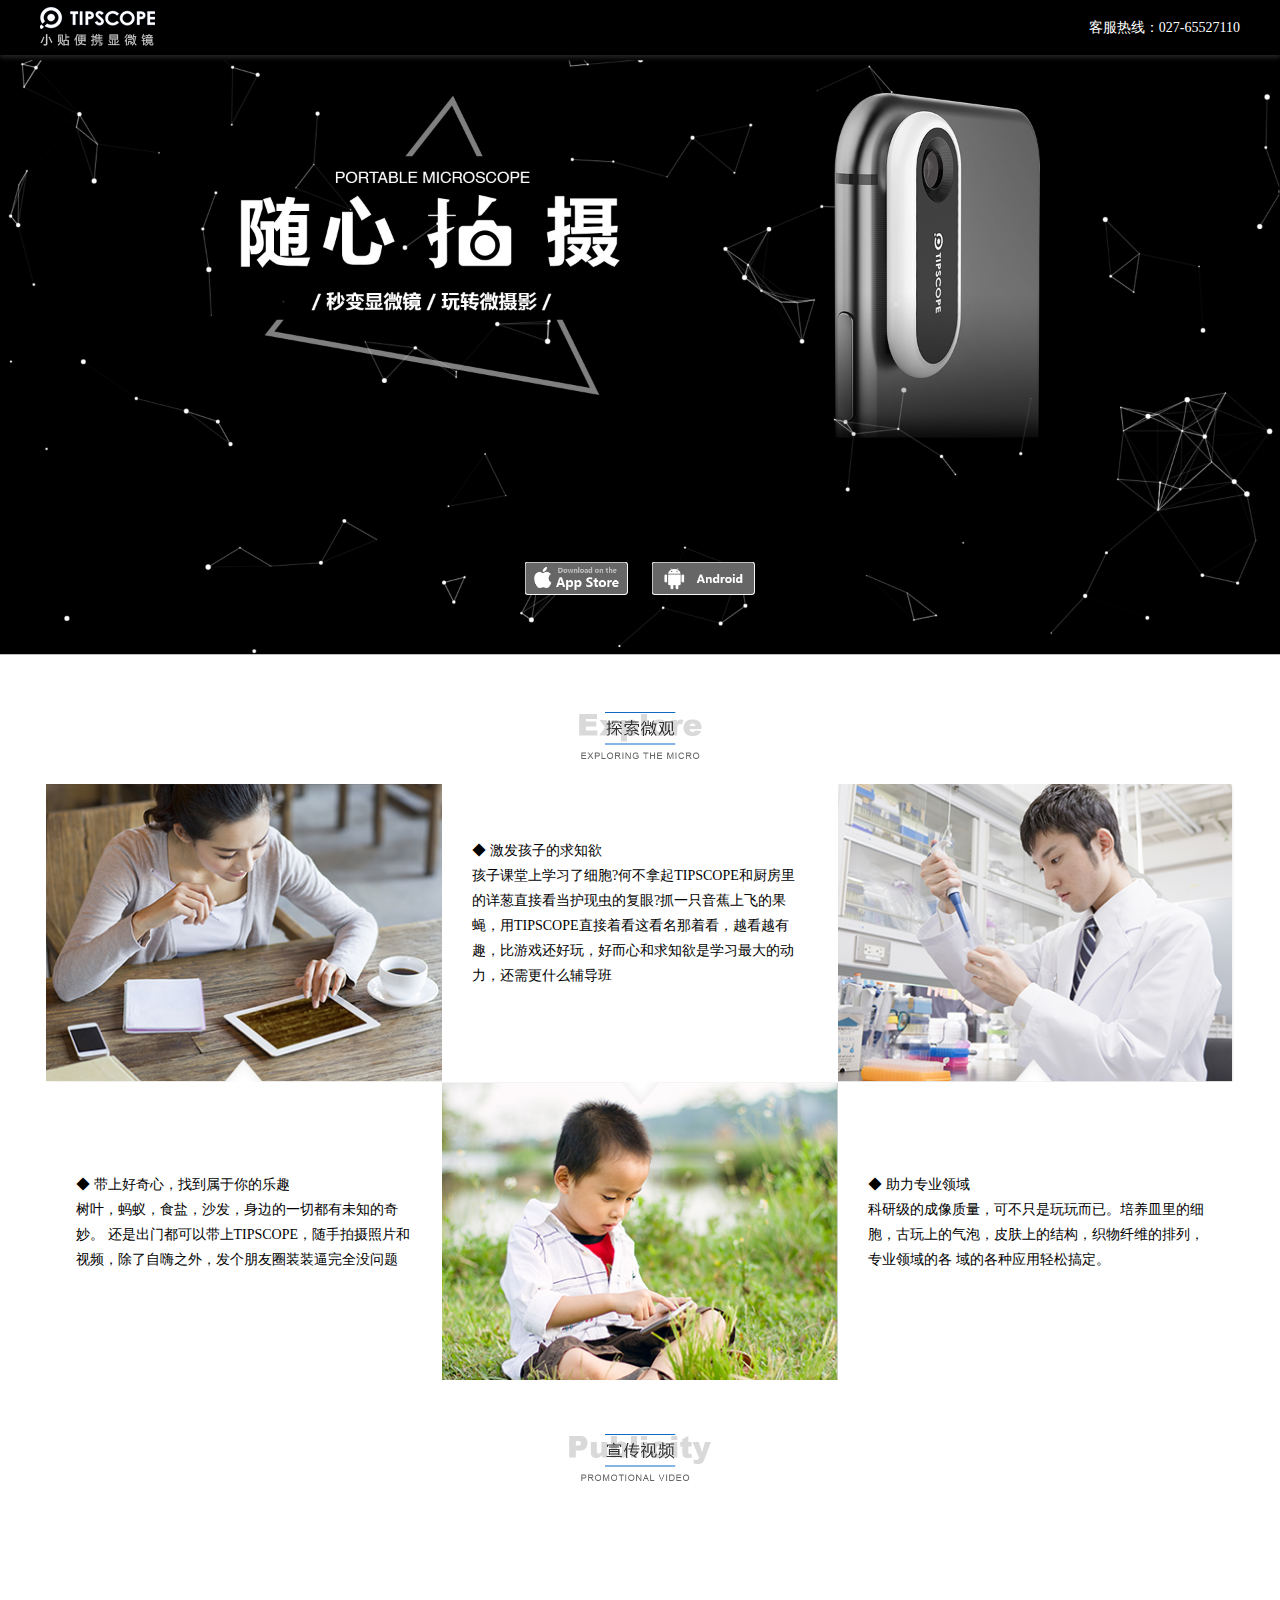
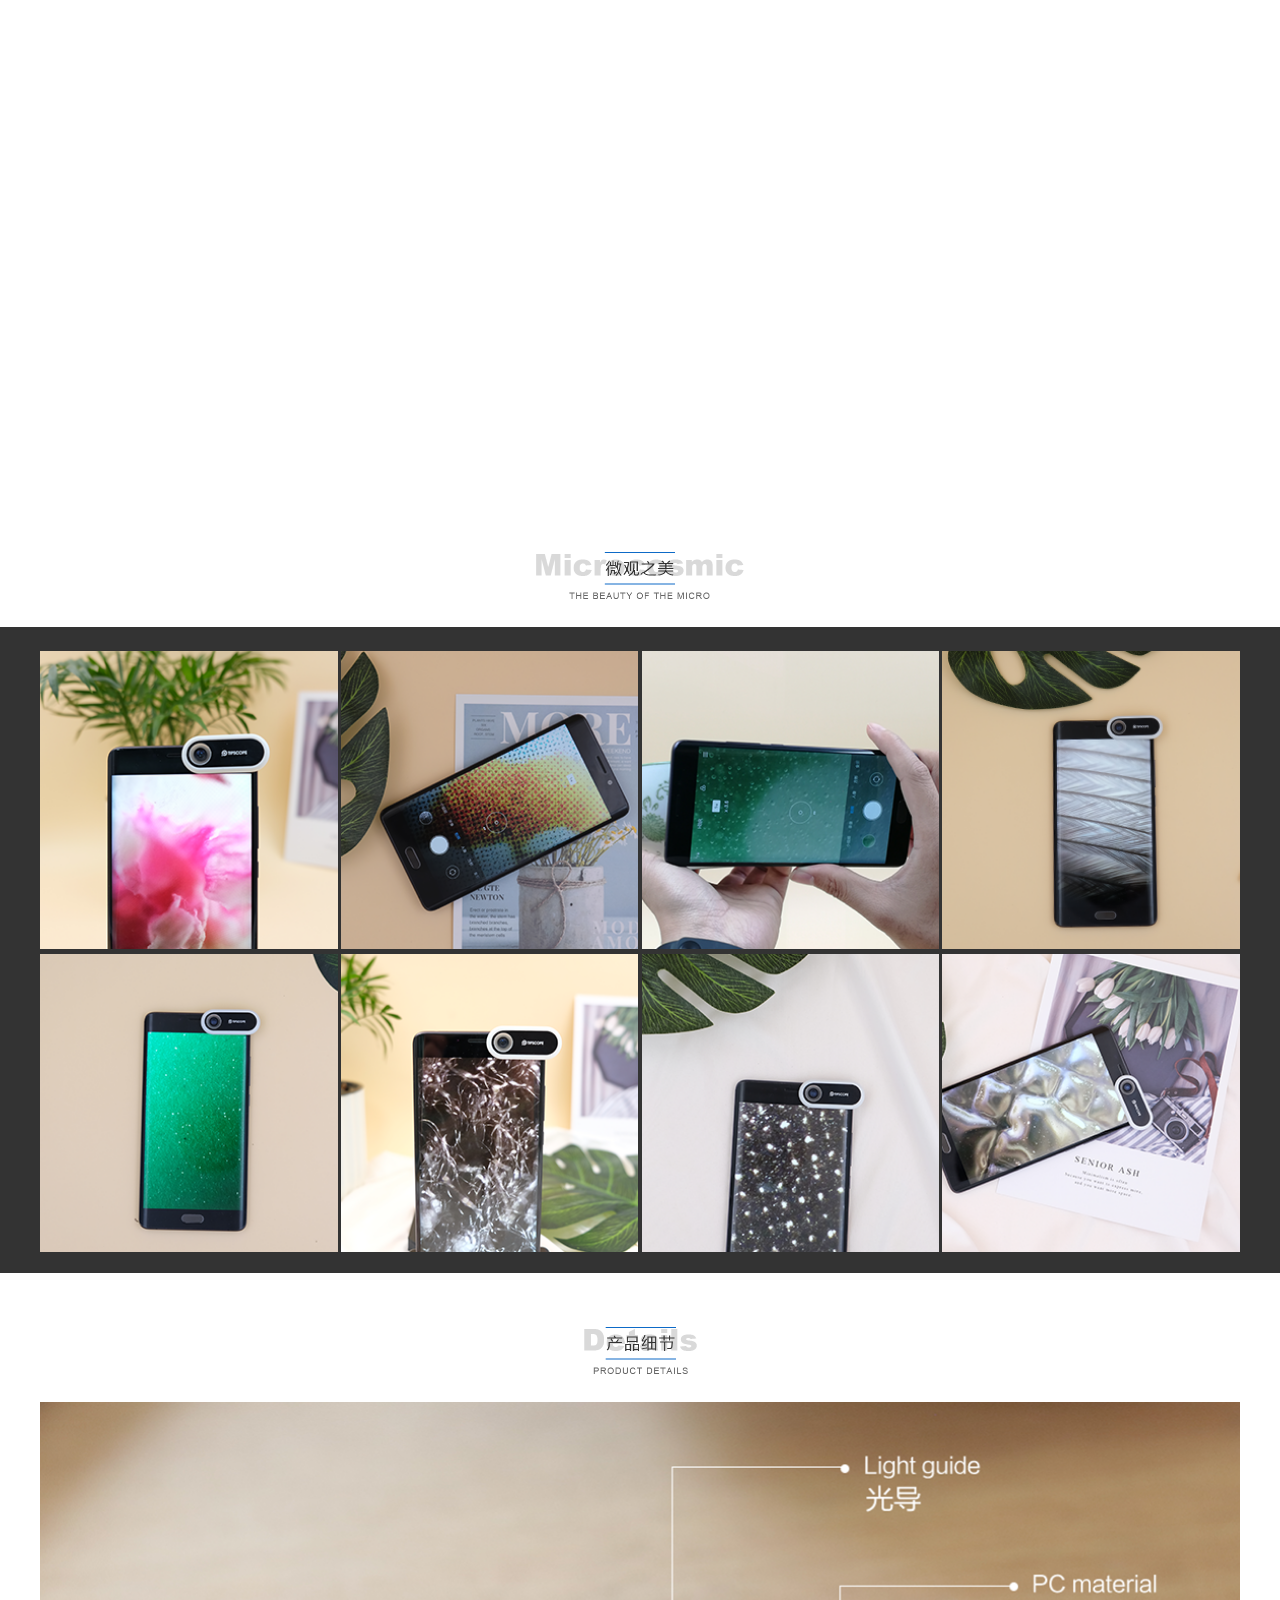
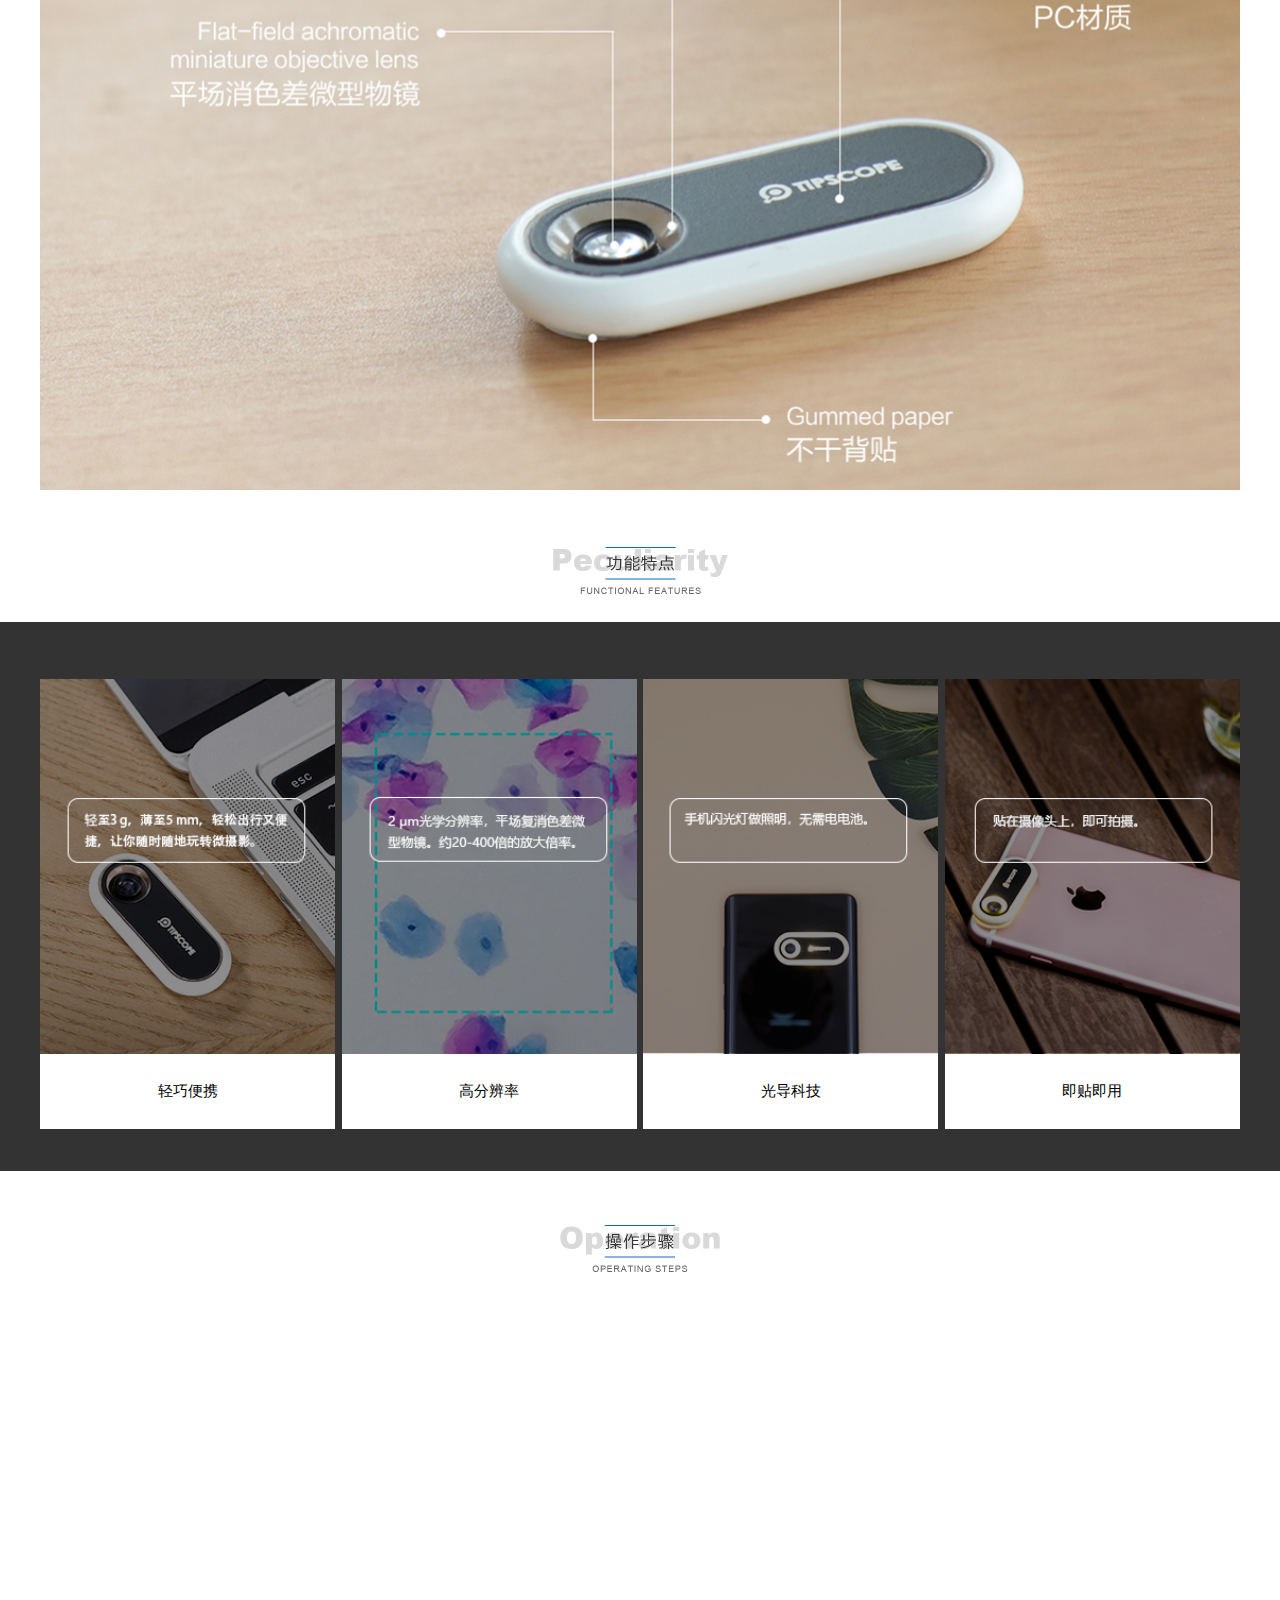
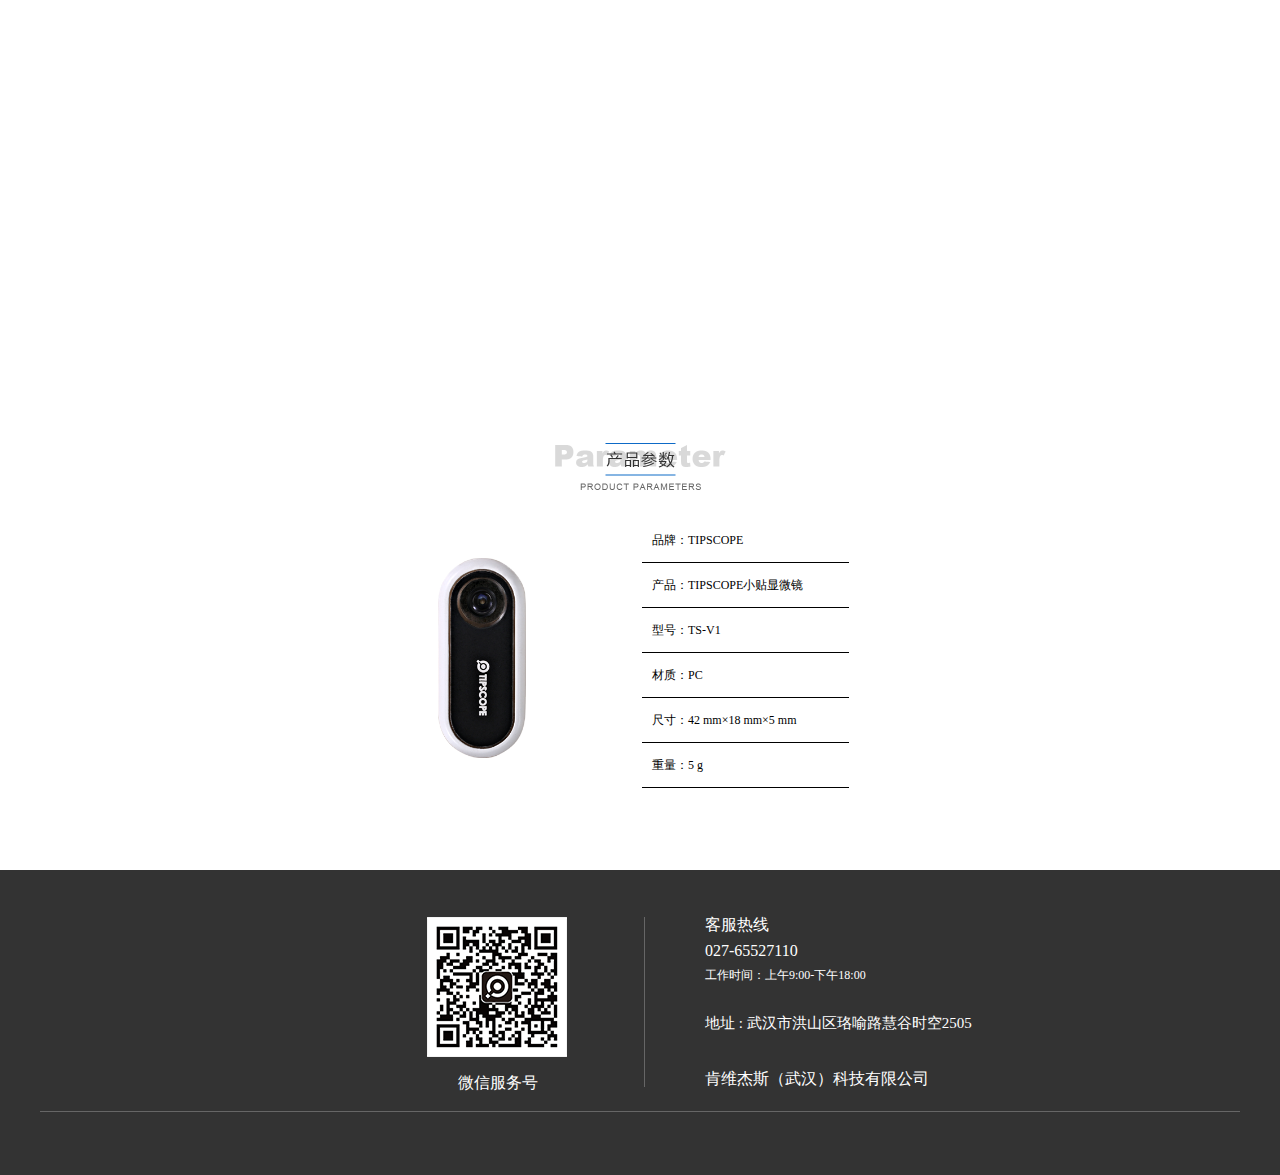
==== commit 0f56219d: "video" ====
--- a/tipscope/index.html
+++ b/tipscope/index.html
@@ -66,8 +66,9 @@
 				<img src="image/xuanchangship.png" style="width:142px;" />
 			</div>
 			<div style="margin-top: 25px;">
-				<embed src='http://player.youku.com/player.php/sid/XNDAyNzI1MDUyOA==/v.swf' allowFullScreen='true' quality='high' width='100%' height='586' align='middle' allowScriptAccess='always' type='application/x-shockwave-flash'>
-				</embed>
+				<iframe height=586 width=100% src='http://player.youku.com/embed/XNDAyNzI1MDUyOA==' frameborder=0 'allowfullscreen'></iframe>
+				<!-- <embed src='http://player.youku.com/player.php/sid/XNDAyNzI1MDUyOA==/v.swf' allowFullScreen='true' quality='high' width='100%' height='586' align='middle' allowScriptAccess='always' type='application/x-shockwave-flash'>
+				</embed> -->
 				<!-- <video style="width: 100%;object-fit: fill;" height="586" controls="controls">
 					<source src="video/xuanchuangVideo.mp4" type="video/mp4">
 					</source>
@@ -150,7 +151,8 @@
 				<img src="image/step.png" style="width:160px;" />
 			</div>
 			<div style="margin-top: 25px;">
-				<embed src='http://player.youku.com/player.php/sid/XNDAyNzI0OTc0MA==/v.swf' allowFullScreen='true' quality='high' width='100%' height='686' align='middle' allowScriptAccess='always' type='application/x-shockwave-flash'></embed>
+				<iframe height=686 width=100% src='http://player.youku.com/embed/XNDAyNzI0OTc0MA==' frameborder=0 'allowfullscreen'></iframe>
+				<!-- <embed src='http://player.youku.com/player.php/sid/XNDAyNzI0OTc0MA==/v.swf' allowFullScreen='true' quality='high' width='100%' height='686' align='middle' allowScriptAccess='always' type='application/x-shockwave-flash'></embed> -->
 				<!-- <video style="width: 100%;object-fit: fill;" height="686" controls="controls">
 					<source src="video/optionVideo.mp4" type="video/mp4">
 					</source>
